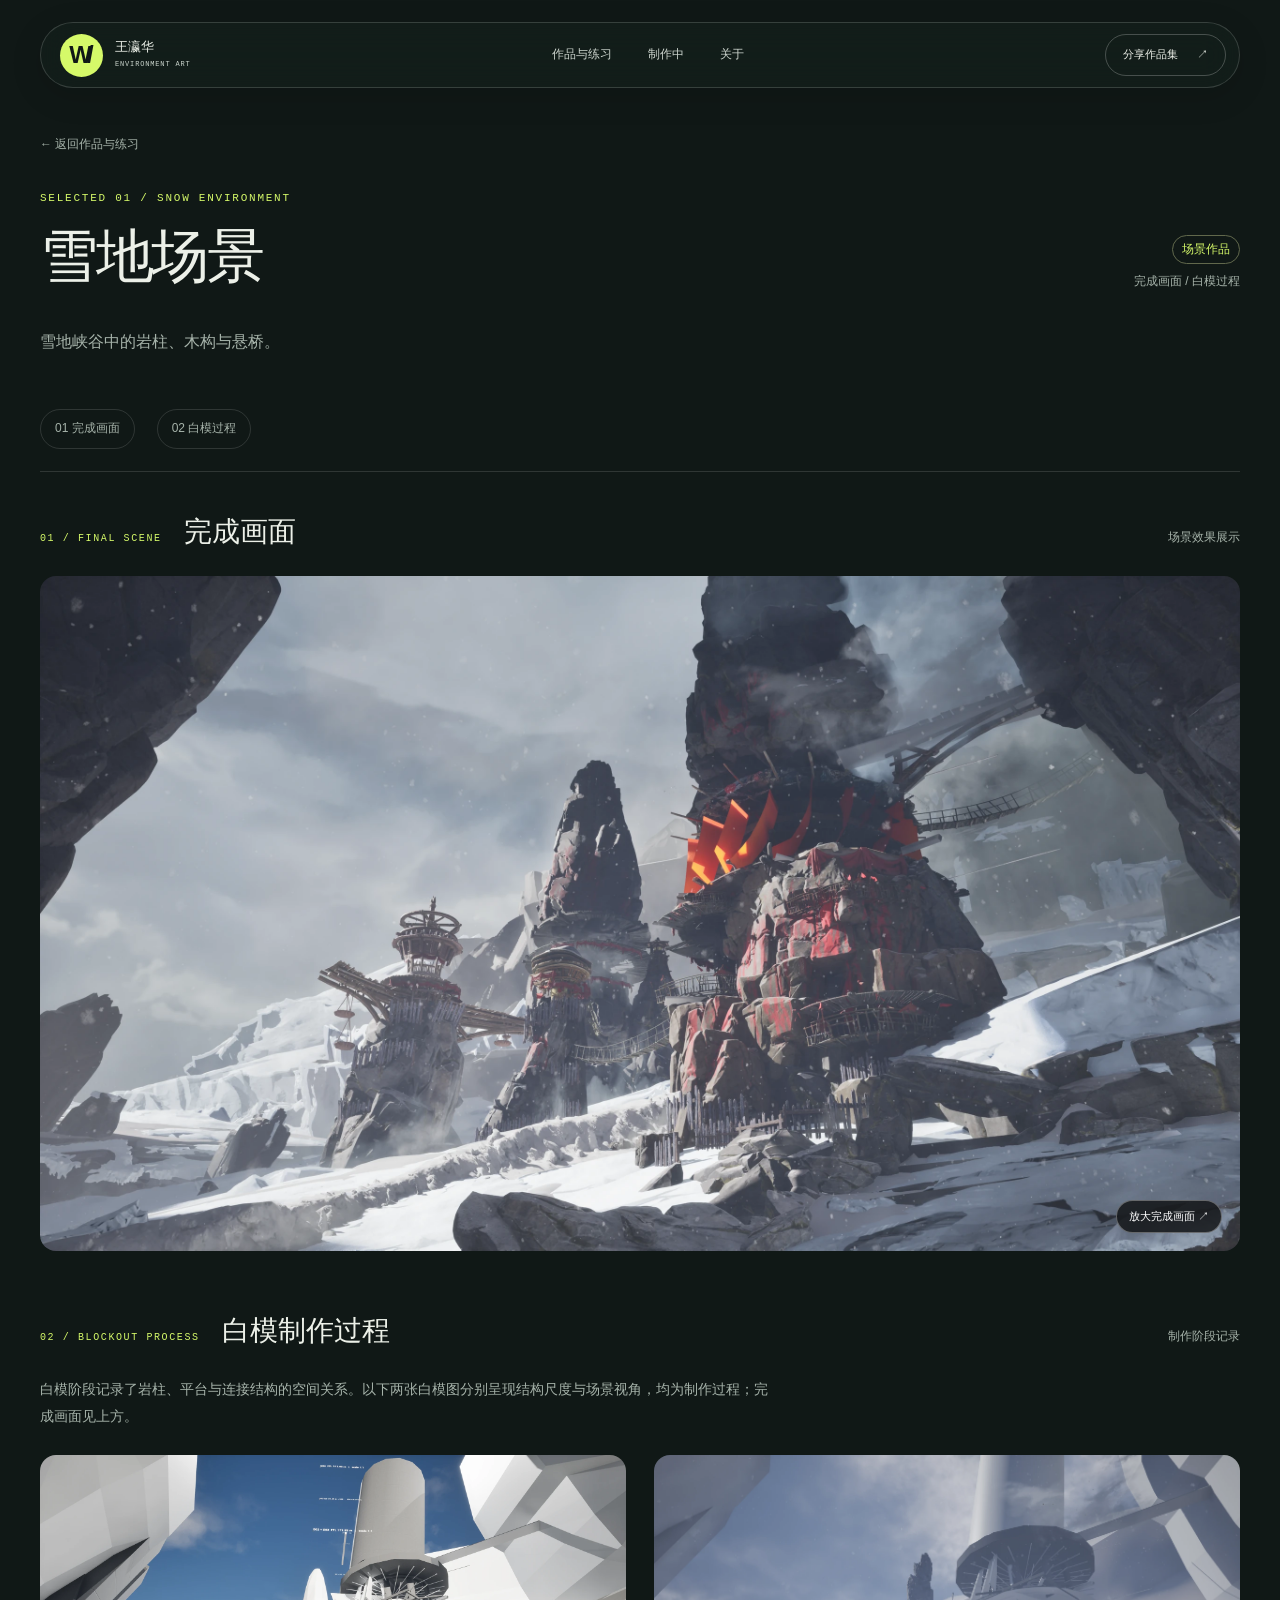
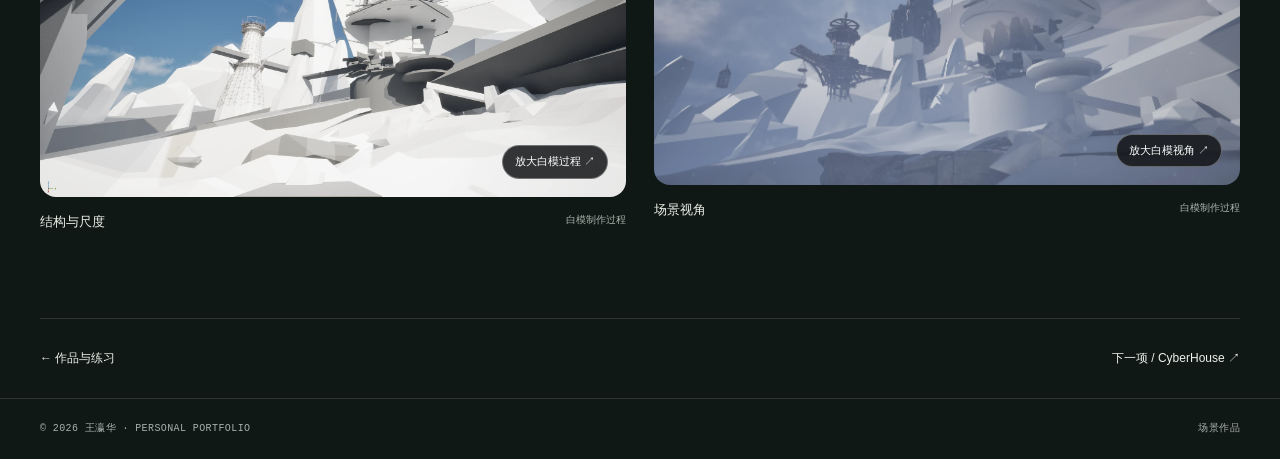
==== project-snow.html @ 940cda77 "Publish interactive environment art portfolio Feature the selected finished snow scene with two labe" ====
<!doctype html><html lang="zh-CN"><head><meta charset="utf-8"><meta name="viewport" content="width=device-width,initial-scale=1"><title>雪地场景 · 完成画面与白模过程｜王瀛华</title><meta name="description" content="王瀛华的雪地场景作品：完成画面与白模制作过程，展示雪地峡谷中的岩柱、木构与悬桥。"><meta name="theme-color" content="#101816"><link rel="canonical" href="https://lemonya1.github.io/project-snow.html"><meta property="og:title" content="雪地场景｜王瀛华"><meta property="og:image" content="https://lemonya1.github.io/assets/snow-scene.webp"><link rel="icon" href="assets/favicon.svg" type="image/svg+xml"><link rel="stylesheet" href="style.css"><link rel="stylesheet" href="interview.css"><link rel="stylesheet" href="experience.css"><script src="site.js" defer></script><script src="experience.js" defer></script></head><body class="experience-detail"><a class="skip" href="#content">跳至内容</a><header class="floating-header"><a class="identity" href="./" aria-label="王瀛华作品集首页"><span class="identity-mark">W<span>/</span></span><span>王瀛华<small>ENVIRONMENT ART</small></span></a><nav aria-label="主导航"><a href="./#studies">作品与练习</a><a href="./#current">制作中</a><a href="./#about">关于</a></nav><a class="nav-contact" href="./#share">分享作品集 <span aria-hidden="true">↗</span></a></header>
<main id="content" class="content-width project-top"><a class="back-link" href="./#studies">← 返回作品与练习</a><div class="project-title"><div><p class="eyebrow">SELECTED 01 / SNOW ENVIRONMENT</p><h1>雪地场景</h1></div><p class="project-category"><span class="study-badge">场景作品</span><br>完成画面 / 白模过程</p></div><p class="snow-intro">雪地峡谷中的岩柱、木构与悬桥。</p><nav class="project-jump" aria-label="场景展示目录"><a href="#final-image">01 完成画面</a><a href="#process">02 白模过程</a></nav>
<section class="snow-stage" id="final-image" aria-labelledby="final-title"><div class="snow-stage-heading"><p class="eyebrow">01 / FINAL SCENE</p><h2 id="final-title">完成画面</h2><span>场景效果展示</span></div><button class="image-open" type="button" data-image="assets/snow-scene.webp" aria-label="放大雪地场景完成画面"><img src="assets/snow-scene.webp" alt="完成画面：雪地峡谷中，岩柱上的木构建筑由悬桥连接，风雪与红色构件形成画面层次" width="2560" height="1440" fetchpriority="high"><span>放大完成画面 ↗</span></button></section>
<section class="snow-stage" id="process" aria-labelledby="process-title"><div class="snow-stage-heading"><p class="eyebrow">02 / BLOCKOUT PROCESS</p><h2 id="process-title">白模制作过程</h2><span>制作阶段记录</span></div><p class="snow-process-note">白模阶段记录了岩柱、平台与连接结构的空间关系。以下两张白模图分别呈现结构尺度与场景视角，均为制作过程；完成画面见上方。</p><div class="snow-process-grid"><figure class="process-view"><button class="image-open" type="button" data-image="assets/snow-blockout.webp" aria-label="放大雪地场景白模制作过程"><img src="assets/snow-blockout.webp" alt="白模制作过程：以基础体块呈现岩柱、环形平台、桥梁与周围地形的空间关系，含编辑器尺度标记" width="1920" height="1119" loading="lazy"><span>放大白模过程 ↗</span></button><figcaption><span>结构与尺度</span><small>白模制作过程</small></figcaption></figure><figure class="process-view"><button class="image-open" type="button" data-image="assets/snow-blockout-view.webp" aria-label="放大雪地白模场景视角"><img src="assets/snow-blockout-view.webp" alt="白模制作过程的场景视角：岩柱与木构平台围绕中央空间排列，远近桥梁连接，圆柱等基础体块仍保留" width="2398" height="1349" loading="lazy"><span>放大白模视角 ↗</span></button><figcaption><span>场景视角</span><small>白模制作过程</small></figcaption></figure></div></section>
<div class="project-bottom"><a href="./#studies">← 作品与练习</a><a href="study-cyberhouse.html">下一项 / CyberHouse ↗</a></div></main><footer class="site-footer content-width"><span>© 2026 王瀛华 · PERSONAL PORTFOLIO</span><span>场景作品</span></footer><dialog class="lightbox" aria-label="雪地场景完成画面与白模过程预览"><button class="lightbox-close" type="button">关闭 ×</button><div class="lightbox-controls"><button type="button" data-prev aria-label="上一张">← 上一张</button><span class="lightbox-count" aria-live="polite"></span><button type="button" data-next aria-label="下一张">下一张 →</button></div><img alt=""><p class="lightbox-caption"></p></dialog></body></html>
---- style.css ----
:root{color-scheme:dark;--bg:#141719;--panel:#1b1f21;--text:#eceee9;--soft:#b4bcba;--line:#363d3f;--accent:#d9df8e;--max:1220px;font-family:Arial,'PingFang SC','Microsoft YaHei',sans-serif;font-synthesis:none}
*{box-sizing:border-box}html{scroll-behavior:smooth;scroll-padding-top:85px}body{margin:0;background:var(--bg);color:var(--text);line-height:1.6}a{color:inherit;text-decoration:none}button{font:inherit;cursor:pointer}img{display:block;max-width:100%;height:auto}button,a{-webkit-tap-highlight-color:transparent}a:focus-visible,button:focus-visible{outline:2px solid var(--accent);outline-offset:6px}h1,h2,h3,p{margin:0}h1,h2,h3{font-weight:500}::selection{color:#141719;background:#d9df8e}.content-width{max-width:var(--max);margin-inline:auto;padding-inline:40px}.skip{position:fixed;z-index:100;top:0;left:20px;background:var(--accent);color:var(--bg);padding:12px;transform:translateY(-130%)}.skip:focus{transform:none}.site-header{height:84px;display:flex;align-items:center;justify-content:space-between;padding:0 40px;position:relative;z-index:10;background:var(--bg);border-bottom:1px solid var(--line)}.brand{display:flex;align-items:center;gap:16px;font-size:16px;letter-spacing:.08em}.brand-symbol{font-size:30px;font-weight:600;letter-spacing:-.15em;color:var(--accent);padding-right:5px}.brand small{display:block;font-size:9px;letter-spacing:.2em;color:var(--soft);margin-top:2px}.site-header nav{display:flex;gap:32px;font-size:13px;color:var(--soft)}.site-header nav a{padding:12px 0;position:relative}.site-header nav a:after{content:'';position:absolute;bottom:5px;height:1px;left:0;right:0;background:var(--accent);transform:scaleX(0);transform-origin:left;transition:transform .3s}.site-header nav a:hover{color:var(--text)}.site-header nav a:hover:after{transform:scaleX(1)}.hero{height:min(740px,83svh);min-height:520px;position:relative;isolation:isolate;background:#293939;overflow:hidden}.hero-image{position:absolute;width:100%;height:100%;object-fit:cover;object-position:55% 52%;z-index:-2}.hero-shade{position:absolute;inset:0;z-index:-1;background:linear-gradient(90deg,#10191ae8 0%,#10191a72 48%,#10191a08 78%),linear-gradient(0deg,#10191ac7 0%,transparent 38%)}.hero-content{max-width:var(--max);padding:80px 40px;margin:auto}.eyebrow{font:11px/1.4 'Courier New',monospace;letter-spacing:.16em;color:var(--accent);margin-bottom:18px;display:flex;align-items:center;gap:12px}.line{height:1px;width:30px;background:currentColor}.hero h1{font-size:clamp(42px,5.4vw,78px);line-height:1.2;letter-spacing:-.05em;margin-top:26px}.hero-description{margin-top:30px;font-size:16px;line-height:1.9}.hero-description span{font-size:13px;color:#c7d0ca}.primary-link{display:inline-flex;gap:40px;align-items:center;background:var(--accent);color:#202625;padding:12px 22px;margin-top:30px;font-size:13px;transition:background .25s,transform .25s}.primary-link:hover{background:#e9edbc;transform:translateY(-2px)}.primary-link span{font-size:23px}.hero-caption{position:absolute;bottom:0;left:0;right:0;border-top:1px solid #ffffff40;background:#11171980;display:flex;justify-content:space-between;padding:18px 40px;font-size:11px;letter-spacing:.08em;color:#e0e6de}.hero-caption a:hover{color:var(--accent)}.hero-caption a span{margin-left:20px}.section-heading{display:flex;justify-content:space-between;align-items:flex-end;gap:24px;margin-bottom:36px}.section-heading h2,.share h2{font-size:30px;line-height:1.3;letter-spacing:-.02em}.section-note{font-size:13px;color:var(--soft);padding-bottom:3px}.current{padding-block:76px}.current .eyebrow{margin-bottom:12px}.status{font-size:11px;border:1px solid #5a6458;border-radius:2px;padding:5px 10px;color:var(--accent);white-space:nowrap}.status>span{display:inline-block;width:5px;height:5px;background:var(--accent);margin-right:6px;vertical-align:middle}.current-row{display:grid;grid-template-columns:1.4fr 1fr 1fr;border-top:1px solid var(--line);border-bottom:1px solid var(--line)}.current-intro{padding:30px 24px 30px 0;font-size:13px;color:var(--soft);line-height:1.9}.current-item{position:relative;padding:28px 30px;border-left:1px solid var(--line)}.current-item h3{font-size:18px;margin:6px 0 8px}.project-index{font:11px 'Courier New',monospace;color:var(--accent)}.muted{color:var(--soft);font-size:12px}.archive{padding-block:40px 85px}.work-grid{display:grid;grid-template-columns:1fr 1fr;gap:34px}.work-image{aspect-ratio:16/10;position:relative;overflow:hidden;background:#20272a}.work-image:after{content:'';position:absolute;inset:0;box-shadow:inset 0 0 0 1px #ffffff10;pointer-events:none}.work-image>img{height:100%;width:100%;object-fit:cover;transition:transform .65s cubic-bezier(.2,.65,.2,1),filter .4s;filter:saturate(.9)}.work-card:hover .work-image>img{transform:scale(1.025);filter:saturate(1)}.image-tag{position:absolute;left:16px;top:16px;font-size:10px;letter-spacing:.08em;background:#141719dc;padding:5px 9px;color:#e7ece3;border:1px solid #ffffff25}.image-arrow{position:absolute;right:16px;bottom:16px;display:grid;place-items:center;width:36px;height:36px;background:#141719dc;border:1px solid #ffffff50;font-size:19px;transition:background .3s,color .3s}.work-card:hover .image-arrow{background:var(--accent);color:var(--bg);border-color:var(--accent)}.work-meta{display:flex;align-items:flex-end;justify-content:space-between;gap:12px;padding-top:18px}.work-kicker{font:10px 'Courier New',monospace;letter-spacing:.08em;color:var(--soft);margin-bottom:7px}.work-meta h3{font-size:22px}.work-name{font:10px 'Courier New',monospace;color:var(--soft);padding-bottom:6px}.about{border-top:1px solid var(--line);border-bottom:1px solid var(--line);padding-block:56px;display:grid;grid-template-columns:1fr 1.5fr;gap:40px}.about h2{font-size:36px}.about-role{color:var(--soft);font-size:14px;margin-top:8px}.about-copy{font-size:15px;line-height:2}.about-copy .muted{margin-top:15px}.tools{display:flex;gap:14px;flex-wrap:wrap;margin-top:26px;font:10px 'Courier New',monospace;letter-spacing:.03em;color:var(--soft)}.tools span{padding:7px 10px;border:1px solid var(--line)}.share{padding-block:60px;display:flex;justify-content:space-between;gap:35px;align-items:center}.share>div>p:not(.eyebrow):not(.copy-status){font-size:13px;color:var(--soft);margin-top:12px}.text-button{border:0;border-bottom:1px solid #677273;color:var(--text);background:none;padding:9px 0;margin-top:20px;font-size:12px}.text-button span{margin-left:24px}.text-button:hover{border-color:var(--accent);color:var(--accent)}.copy-status{font-size:11px;color:var(--accent);min-height:18px;margin-top:5px;overflow-wrap:anywhere;max-width:540px}.qr-link{display:flex;flex-direction:column;align-items:center;gap:10px;flex-shrink:0}.qr-link img{width:132px;height:132px;background:#fff}.qr-link span{font-size:10px;color:var(--soft)}.site-footer{display:flex;justify-content:space-between;gap:15px;font-size:10px;letter-spacing:.04em;color:#a7b0ad;padding-block:22px;border-top:1px solid var(--line)}.site-footer span:last-child span{color:var(--accent);margin-left:12px}
/* Project pages */
.project-top{padding-top:38px}.back-link{font-size:12px;color:var(--soft);display:inline-flex;gap:12px;align-items:center}.back-link:hover{color:var(--accent)}.project-title{padding:65px 0 38px;display:flex;justify-content:space-between;align-items:flex-end;gap:25px}.project-title h1{font-size:clamp(34px,5vw,64px);line-height:1.2;letter-spacing:-.04em}.project-title .eyebrow{margin-bottom:16px}.project-title .project-category{font-size:12px;color:var(--soft);text-align:right}.project-category .study-badge{display:inline-block;color:var(--accent);border:1px solid #61684c;padding:4px 9px;margin-bottom:8px}.image-open{padding:0;margin:0;background:transparent;border:0;width:100%;display:block;position:relative}.image-open>img{width:100%;height:auto}.image-open>span{position:absolute;right:18px;bottom:18px;background:#141719dc;border:1px solid #ffffff50;color:#fff;font-size:11px;padding:7px 12px}.image-open:hover>span{background:var(--accent);color:var(--bg)}.project-description{display:grid;grid-template-columns:1fr 2fr;gap:40px;padding:34px 0 54px;border-bottom:1px solid var(--line)}.project-description h2{font-size:18px}.project-description p{color:var(--soft);font-size:14px;line-height:1.9;max-width:700px}.project-section{padding-top:54px}.project-section h2{font-size:24px;margin-bottom:12px}.project-section>p{font-size:13px;color:var(--soft);margin-bottom:24px}.video{width:100%;background:#000;display:block;max-height:76vh}.process-caption{font-size:11px;color:var(--soft);margin-top:12px}.project-bottom{margin-top:65px;padding-block:30px;border-top:1px solid var(--line);display:flex;justify-content:space-between;gap:20px;font-size:12px}.project-bottom a:hover{color:var(--accent)}.lightbox{position:fixed;inset:0;max-width:100vw;max-height:100dvh;width:100vw;height:100dvh;margin:0;padding:64px 20px 20px;background:#0e1214f5;border:0;color:#fff}.lightbox::backdrop{background:#050809d9}.lightbox[open]{display:flex;flex-direction:column;align-items:center;justify-content:center}.lightbox img{object-fit:contain;max-width:100%;max-height:calc(100dvh - 110px);width:auto;height:auto}.lightbox-close{position:absolute;right:22px;top:18px;border:1px solid #63706e;background:#171d20;color:#fff;padding:10px 17px;font-size:13px;min-height:44px}.lightbox-caption{font-size:12px;color:#cbd3cf;margin-top:12px}.js-reveal .reveal-item{opacity:0;transform:translateY(16px);transition:opacity .6s ease,transform .6s ease}.js-reveal .reveal-item.is-visible{opacity:1;transform:none}
/* 3D sketch archive: preserve the reference/study comparisons in full. */
.sketch-collection{grid-column:1/-1;display:grid;grid-template-columns:1.15fr 1fr;border:1px solid var(--line);background:#181d1f}.sketch-collection .sketch-cover{aspect-ratio:16/9}.sketch-cover>img{position:absolute;inset:0;width:100%;height:200%;max-width:none;object-fit:fill;top:-100%}.collection-copy{padding:34px;align-self:center}.collection-copy h3{font-size:30px;margin:12px 0}.collection-copy>p:not(.work-kicker){font-size:13px;color:var(--soft)}.collection-tags{display:block;font:11px 'Courier New',monospace;color:var(--accent);margin-top:22px}.collection-cta{display:block;font-size:12px;margin-top:30px;color:var(--text)}.sketch-intro{border-block:1px solid var(--line);padding:26px 0 30px;max-width:100%;font-size:16px;line-height:1.9}.sketch-intro .muted{margin-top:12px;max-width:840px}.sketch-grid{display:grid;grid-template-columns:1fr 1fr;gap:56px 34px;padding-top:44px}.sketch-entry{min-width:0}.sketch-entry-heading{display:flex;gap:12px;align-items:baseline}.sketch-entry h2{font-size:20px;line-height:1.5}.sketch-label{margin:12px 0;font-size:11px;color:var(--accent)}.sketch-entry .image-open{background:#101416}.sketch-entry .image-open img{width:100%;height:auto}.sketch-note{margin-top:18px;font-size:13px;color:var(--soft);line-height:1.9}.reference-credit{margin-top:9px;font-size:11px;color:var(--soft);line-height:1.8}.sketch-attribution{font-size:11px;color:var(--soft);border-top:1px solid var(--line);padding-top:24px;margin-top:46px;max-width:840px}.lightbox-caption{text-align:center;max-width:1000px}
@media(max-width:800px){.collection-copy{padding:24px}.collection-copy h3{font-size:25px}.collection-cta{margin-top:20px}.sketch-grid{gap:38px 24px}.sketch-entry h2{font-size:18px}.sketch-intro{font-size:14px}}
@media(max-width:540px){.sketch-collection{display:block}.collection-copy{padding:24px}.collection-copy h3{font-size:24px}.sketch-grid{grid-template-columns:1fr;gap:38px;padding-top:30px}.sketch-entry h2{font-size:20px}.sketch-intro{padding-block:22px}.sketch-label{font-size:11px}.sketch-attribution{margin-top:30px}.lightbox-caption{font-size:11px}}
@view-transition{navigation:auto}
@media(min-width:1600px){.hero-content{padding-top:110px}}
@media(max-width:800px){.content-width{padding-inline:24px}.site-header{padding-inline:24px}.site-header nav{gap:22px}.hero-content{padding:70px 28px}.hero{min-height:560px;height:75svh;max-height:680px}.hero h1{font-size:56px}.hero-caption{padding-inline:28px}.hero-image{object-position:62% 50%}.hero-shade{background:linear-gradient(90deg,#10191ae8,#10191a55 85%),linear-gradient(0deg,#10191acd,transparent 70%)}.current-row{grid-template-columns:1fr 1fr}.current-intro{grid-column:1/-1;padding:24px 0}.current-item{border-top:1px solid var(--line);padding:22px 0}.current-item:nth-child(2){border-left:0}.current-item:last-child{padding-left:24px}.work-grid{gap:22px}.work-meta{display:block}.work-name{display:none}.work-meta h3{font-size:20px}.section-heading h2,.share h2{font-size:27px}.about{grid-template-columns:1fr 1.5fr;gap:24px}.project-title{padding-top:45px}.project-description{grid-template-columns:1fr;gap:16px}}
@media(max-width:540px){.site-header{height:76px;padding-inline:20px}.brand{font-size:14px;gap:12px}.brand-symbol{font-size:26px}.brand small{font-size:8px}.site-header nav{gap:16px;font-size:12px}.site-header nav a:first-child{display:none}.hero{min-height:535px;height:76svh;max-height:640px}.hero-content{padding:65px 24px}.hero h1{font-size:44px;margin-top:24px}.hero-description{font-size:14px;margin-top:26px}.hero-description span{font-size:12px}.hero-caption{font-size:9px;padding:17px 24px;letter-spacing:0}.hero-caption a span{margin-left:8px}.primary-link{font-size:12px;margin-top:28px}.current{padding-block:52px 38px}.section-heading{margin-bottom:26px;gap:16px;align-items:start}.section-heading h2{font-size:25px}.section-note{display:none}.current .status{margin-top:7px}.current .eyebrow{margin-bottom:14px}.current-row{grid-template-columns:1fr 1fr}.current-intro{font-size:12px}.current-item h3{font-size:17px}.archive{padding-block:28px 55px}.work-grid{grid-template-columns:1fr;gap:35px}.work-image{aspect-ratio:16/10}.work-meta{display:flex}.work-name{display:block}.about{display:block;padding-block:38px}.about h2{font-size:30px}.about-copy{font-size:13px;margin-top:24px}.tools{gap:8px;font-size:9px}.share{padding-block:40px;gap:20px;align-items:start}.share h2{font-size:23px}.share .eyebrow{font-size:9px;letter-spacing:.08em;max-width:180px}.share>div>p:not(.eyebrow):not(.copy-status){font-size:12px;max-width:190px}.qr-link{margin-top:14px}.qr-link img{width:104px;height:104px}.qr-link span{font-size:9px}.site-footer{flex-direction:column;font-size:9px;gap:8px}.project-title{display:block;padding-top:40px}.project-title h1{font-size:34px}.project-title .project-category{text-align:left;margin-top:22px}.project-category .study-badge{margin-right:10px}.project-section{padding-top:35px}.project-section h2{font-size:22px}.project-description{padding-bottom:35px}.image-open>span{right:10px;bottom:10px;padding:5px 9px;font-size:10px}.project-bottom{margin-top:40px;font-size:11px}.lightbox{padding-inline:10px}}
@media(prefers-reduced-motion:reduce){html{scroll-behavior:auto}*,*:before,*:after{animation:none!important;transition:none!important}.js-reveal .reveal-item{opacity:1;transform:none}}
---- interview.css ----
/* Lead with the artist and preserve complete artwork on every screen. */
@view-transition{navigation:none}
.site-header{position:sticky;top:0;background:#141719f5;backdrop-filter:blur(14px)}
.portfolio-hero{padding-block:62px 58px;display:grid;grid-template-columns:.85fr 1.55fr;gap:40px;align-items:center;max-width:1440px}
.portfolio-intro h1{font-size:clamp(38px,3.5vw,56px);line-height:1.25;letter-spacing:.02em}
.portfolio-intro h1 span{display:block;font-size:clamp(19px,1.7vw,25px);letter-spacing:.06em;margin-top:15px;color:var(--soft)}
.portfolio-intro .eyebrow{font-size:10px;letter-spacing:.13em;margin-bottom:25px}
.intro-copy{font-size:14px;line-height:2;color:var(--soft);margin-top:26px}
.hero-actions{display:flex;align-items:center;gap:24px;margin-top:26px;flex-wrap:wrap}
.hero-actions .primary-link{margin:0;gap:24px;font-size:13px;min-height:48px}
.quiet-link{font-size:13px;padding:12px 0;color:var(--soft)}
.quiet-link:hover{color:var(--accent)}
.intro-tools{font:10px/1.9 'Courier New',monospace;color:var(--soft);margin-top:29px;max-width:290px}
.hero-art{display:block;min-width:0;border:1px solid var(--line);background:#1b2022}
.hero-art>img{width:100%;height:auto;aspect-ratio:16/9;object-fit:contain}
.hero-art-caption{display:flex;justify-content:space-between;align-items:center;gap:16px;padding:17px 22px;font-size:12px}
.hero-art-caption small{font:9px/1.5 'Courier New',monospace;color:var(--soft);letter-spacing:.13em;display:block}
.hero-art-caption strong{display:block;font-size:20px;line-height:1.5;font-weight:500}
.hero-art-caption>span:last-child{color:var(--accent)}
.hero-art:hover{border-color:#87906c}
.archive{padding-block:42px 64px;border-top:1px solid var(--line)}
.work-image{aspect-ratio:16/9}
.work-image>img{filter:none}
.work-meta{align-items:flex-start}
.work-meta h3{font-size:21px}
.card-description{font-size:12px;line-height:1.8;color:var(--soft);margin-top:9px}
.work-name{display:none}
.current{padding-block:42px 58px;border-top:1px solid var(--line)}
.current .section-heading{margin-bottom:24px}
.current .section-heading h2{font-size:25px}
.current-row{border-bottom:0}
.current-intro{font-size:12px}
.current-item .muted{font-size:11px}
.project-top{padding-top:32px}
.project-title{padding-top:38px}
.project-facts{display:grid;grid-template-columns:repeat(3,1fr);margin:0;border-bottom:1px solid var(--line);padding:26px 0;gap:24px}
.project-facts dt{font-size:11px;color:var(--soft);margin-bottom:7px}
.project-facts dd{font-size:14px;margin:0}
.project-jump{display:flex;gap:10px 22px;flex-wrap:wrap;padding:22px 0;border-bottom:1px solid var(--line);font-size:12px;color:var(--soft)}
.project-jump a{min-height:40px;display:inline-flex;align-items:center;border-bottom:1px solid transparent}
.project-jump a:hover{color:var(--accent);border-color:var(--accent)}
.media-download{display:inline-block;padding:8px 0;margin-left:20px;color:var(--accent)}
.lightbox{padding-top:80px;padding-bottom:24px}
.lightbox img{max-height:calc(100dvh - 150px)}
.lightbox-controls{position:absolute;top:18px;left:22px;display:flex;align-items:center;gap:18px}
.lightbox-controls button{background:#171d20;border:1px solid #63706e;color:var(--text);padding:10px 14px;font-size:12px;min-height:44px}
.lightbox-controls button:disabled{opacity:.35;cursor:default}
.lightbox-count{font:12px 'Courier New',monospace;color:var(--soft)}
.lightbox-caption{max-height:60px;overflow:auto;line-height:1.6}
@media(max-width:1000px){.portfolio-hero{grid-template-columns:1fr;gap:30px;padding-top:36px;max-width:900px}.portfolio-intro{display:grid;grid-template-columns:1fr 1fr;column-gap:24px}.portfolio-intro .eyebrow,.portfolio-intro h1{grid-column:1}.portfolio-intro .eyebrow{margin-bottom:18px}.intro-copy{grid-column:2;grid-row:1/3;align-self:center;margin-top:0}.hero-actions{grid-column:1/3;margin-top:24px}.intro-tools{grid-column:1/3;max-width:none;margin-top:20px}.portfolio-intro h1{font-size:42px}.portfolio-intro h1 span{font-size:21px}}
@media(max-width:540px){html{scroll-padding-top:86px}.site-header{height:72px;padding-inline:18px}.brand{gap:9px;font-size:13px}.brand small{font-size:7px}.site-header nav{gap:18px;font-size:12px}.site-header nav a:first-child{display:block}.site-header nav a:nth-child(2){display:none}.portfolio-hero{padding:32px 24px 34px;gap:28px}.portfolio-intro{display:block}.portfolio-intro h1{font-size:38px}.portfolio-intro h1 span{font-size:19px;margin-top:10px}.portfolio-intro .eyebrow{font-size:9px;margin-bottom:18px}.intro-copy{font-size:13px;margin-top:20px;line-height:1.85}.hero-actions{gap:24px;margin-top:22px}.hero-actions .primary-link{padding:10px 16px;gap:24px}.intro-tools{font-size:9px;margin-top:18px}.hero-art-caption{padding:12px 14px;font-size:11px}.hero-art-caption strong{font-size:18px}.hero-art-caption small{font-size:8px}.archive{padding-block:32px 42px}.work-image{aspect-ratio:16/9}.work-meta h3{font-size:20px}.work-name{display:none}.current{padding-block:34px 40px}.current-row{display:block}.current-intro{padding:20px 0}.current-item,.current-item:last-child{border-left:0;padding:18px 0}.current-item h3{display:inline;margin-left:14px}.current-item .muted{display:block;margin-left:40px;margin-top:6px}.project-title{padding-top:28px}.project-title h1{font-size:32px}.project-facts{gap:14px;padding:20px 0}.project-facts dd{font-size:12px}.project-facts dt{font-size:10px}.project-jump{gap:4px 18px;padding-block:14px}.lightbox-controls{left:10px;gap:9px}.lightbox-controls button{font-size:11px;padding-inline:9px}.lightbox-close{right:10px;padding-inline:12px;font-size:12px}.lightbox-caption{font-size:11px}.share{flex-wrap:wrap}.share>div{flex:1;min-width:170px}}
@media print{.site-header{position:static}.hero-actions,.share,.lightbox,.project-bottom,.project-jump{display:none}.portfolio-hero{padding-top:20px}.work-card,.sketch-entry{break-inside:avoid}.js-reveal .reveal-item{opacity:1;transform:none}}
---- experience.css ----
@charset "UTF-8";
:root{color-scheme:dark;--ink:#101816;--paper:#ecf0e8;--dim:#a6b3aa;--lime:#d5f969;--line:#ffffff21;--ease:cubic-bezier(.2,.75,.25,1);font-family:Arial,'Microsoft YaHei','PingFang SC',sans-serif;font-synthesis:none}
*{box-sizing:border-box}html{scroll-behavior:smooth;scroll-padding-top:120px}body{margin:0;background:var(--ink);color:var(--paper);line-height:1.6}a{color:inherit;text-decoration:none}button,input{font:inherit}button{cursor:pointer}button,a,input{-webkit-tap-highlight-color:transparent}img{display:block;max-width:100%;height:auto}h1,h2,h3,p{margin:0}h1,h2,h3{font-weight:500}button{color:inherit}a:focus-visible,button:focus-visible,input:focus-visible,summary:focus-visible{outline:2px solid var(--lime);outline-offset:6px}::selection{background:var(--lime);color:var(--ink)}[hidden]{display:none!important}.sr-only{position:absolute;width:1px;height:1px;padding:0;margin:-1px;overflow:hidden;clip:rect(0,0,0,0);white-space:nowrap;border:0}.skip{position:fixed;z-index:200;top:0;left:24px;background:var(--lime);color:var(--ink);padding:14px;transform:translateY(-110%)}.skip:focus{transform:none}.section-shell{max-width:1440px;margin:auto;padding-inline:64px}
/* Floating navigation */
.floating-header{position:fixed;z-index:50;top:22px;left:50%;transform:translateX(-50%);width:calc(100% - 80px);max-width:1320px;height:66px;padding:9px 13px 9px 19px;display:flex;align-items:center;justify-content:space-between;gap:24px;border:1px solid #ffffff28;border-radius:50px;background:#14221c9c;backdrop-filter:blur(18px);box-shadow:0 8px 32px #0002;transition:background .3s}
.identity{display:flex;gap:12px;align-items:center;font-size:13px;line-height:1.3;white-space:nowrap}.identity-mark{display:flex;align-items:center;justify-content:center;width:43px;height:43px;border-radius:50%;background:var(--lime);color:var(--ink);font:bold 24px Arial;letter-spacing:-5px;padding-right:5px}.identity-mark span{display:inline}.identity small{display:block;font:7px/1.6 'Courier New',monospace;letter-spacing:.12em;margin-top:3px;color:#cbd5cd}.floating-header nav{display:flex;gap:36px;font-size:12px;color:#cdd5ce}.floating-header nav a{padding:10px 0;transition:color .2s}.floating-header nav a:hover,.floating-header nav a.is-active{color:var(--lime)}.nav-contact{font-size:11px;border:1px solid #ffffff3a;border-radius:30px;padding:11px 17px;white-space:nowrap}.nav-contact span{margin-left:16px}.nav-contact:hover{background:var(--lime);color:var(--ink);border-color:var(--lime)}
/* Scene explorer */
.scene-hero{position:relative;min-height:820px;height:100svh;max-height:1200px;overflow:hidden;isolation:isolate;background:#233b30}.scene-backdrop,.hero-vignette,.scene-grain{position:absolute;inset:0;pointer-events:none}.scene-backdrop{z-index:-4;transform:scale(1.035) translate3d(var(--scene-x,0px),var(--scene-y,0px),0);transition:transform 1.1s var(--ease)}.scene-layer{position:absolute;inset:0;width:100%;height:100%;object-fit:cover;object-position:58% 50%;opacity:0;transition:opacity .8s var(--ease);filter:brightness(.86) saturate(.85)}.scene-layer.is-current{opacity:1}.scene-sketch{overflow:hidden}.scene-sketch img{width:100%;height:200%;max-width:none;object-fit:cover;position:absolute;top:-100%}.hero-vignette{z-index:-3;background:linear-gradient(90deg,#08100bdd 0%,#08100b59 43%,#08100b08 75%),linear-gradient(0deg,#101816 0%,#10181699 17%,transparent 65%)}.scene-grain{z-index:-2;opacity:.13;background-image:url("data:image/svg+xml,%3Csvg xmlns='http://www.w3.org/2000/svg' width='160' height='160'%3E%3Cfilter id='n'%3E%3CfeTurbulence type='fractalNoise' baseFrequency='.8' numOctaves='3' stitchTiles='stitch'/%3E%3C/filter%3E%3Crect width='100%25' height='100%25' opacity='.35' filter='url(%23n)'/%3E%3C/svg%3E")}
.hero-topline{position:absolute;left:64px;right:64px;top:126px;display:flex;justify-content:space-between;font:9px 'Courier New',monospace;letter-spacing:.16em;color:#d8e2d4a6}.hero-wordmark{position:absolute;left:max(64px,calc((100vw - 1312px)/2));top:clamp(190px,24vh,310px);z-index:2}.hero-eyebrow{font-size:13px;letter-spacing:.14em;display:flex;align-items:center;gap:10px;margin-bottom:19px}.signal-dot{display:inline-block;background:var(--lime);width:5px;height:5px;border-radius:50%;box-shadow:0 0 14px #d5f9698c;flex-shrink:0}.hero-wordmark h1{line-height:.9;letter-spacing:-.055em;font-family:Arial,'Microsoft YaHei',sans-serif}.name-line{font-size:clamp(70px,7.4vw,128px);font-weight:800;color:var(--lime);display:block}.name-line i{display:inline-block;font-style:normal;font-size:.42em;vertical-align:top;margin:0 0 0 12px;animation:star-turn 28s linear infinite}.portfolio-line{display:block;font-size:clamp(45px,5vw,82px);font-weight:400;letter-spacing:-.06em;margin-top:12px}.hero-statement{font-size:15px;line-height:1.85;color:#dae3d8;margin-top:25px}.hero-browse{display:inline-flex;align-items:center;gap:28px;margin-top:27px;font-size:12px;padding-bottom:9px;border-bottom:1px solid #d5f9698c}.hero-browse span{font-size:20px;color:var(--lime)}.hero-browse:hover{color:var(--lime)}
.scene-caption{position:absolute;right:64px;bottom:290px;display:flex;gap:23px;max-width:340px;align-items:flex-start;padding:20px 24px;border:1px solid #ffffff20;border-radius:16px;background:#15251b88;backdrop-filter:blur(12px)}.scene-coordinate{font:10px/2 'Courier New',monospace;color:var(--lime)}.scene-coordinate b{font-weight:normal}.scene-caption p{font-size:10px;color:#d4dece;letter-spacing:.08em}.scene-caption a{font-size:25px;display:flex;align-items:center;gap:24px;line-height:1.5;margin-top:5px}.scene-caption a>span:last-child{color:var(--lime);font-size:22px}.scene-caption small{font-size:11px;color:#c1cbbb}.hero-bottom{position:absolute;left:64px;right:64px;bottom:24px;max-width:1312px;margin:auto}.strip-heading{display:flex;justify-content:space-between;align-items:center;margin-bottom:15px;color:#cfdbce;font-size:10px;letter-spacing:.1em}.strip-heading p{display:flex;align-items:center;gap:10px}.motion-toggle{background:none;border:0;font-size:10px;padding:8px 0;color:#d2dccf}.motion-toggle span{margin-left:10px;color:var(--lime)}.scene-strip{display:flex;gap:18px;align-items:stretch;perspective:1200px;max-width:930px}.scene-card{position:relative;flex:1;min-width:0;height:145px;text-align:left;background:#203a2b;border:1px solid #ffffff37;border-radius:14px;overflow:hidden;transform:rotateY(-5deg) rotateZ(-1deg);transition:flex .6s var(--ease),transform .5s var(--ease),border .3s,box-shadow .3s;padding:0}.scene-card:nth-child(2){transform:rotateY(0deg) translateY(-4px)}.scene-card:nth-child(3){transform:rotateY(5deg) rotateZ(1deg)}.scene-card>img,.scene-card>.study-crop{position:absolute;inset:0;width:100%;height:100%;object-fit:cover}.scene-card:after{content:'';position:absolute;inset:0;background:linear-gradient(0deg,#04170ce8,transparent 75%);pointer-events:none}.scene-card.is-active{flex:1.18;border-color:var(--lime);transform:rotate(0) translateY(-6px);box-shadow:0 0 0 2px #d5f96912,0 12px 36px #0005}.scene-card:hover{transform:translateY(-10px) rotate(0);border-color:var(--lime)}.strip-number,.strip-title{position:absolute;z-index:2;left:18px;right:18px}.strip-number{top:15px;font:9px 'Courier New',monospace;color:#eff4e7;text-shadow:0 1px 4px #000}.strip-title{bottom:16px;font-size:17px;display:flex;justify-content:space-between}.strip-title>span{color:var(--lime)}.hero-footnote{display:flex;justify-content:space-between;font:9px/1.4 'Courier New',monospace;letter-spacing:.12em;color:#a5b9a9;margin-top:25px}.hero-footnote a{color:#e7efdd}.hero-footnote a span{margin-left:12px}.study-crop{display:block;position:relative;overflow:hidden}.study-crop img{position:absolute;top:-100%;left:0;width:100%;height:200%;object-fit:fill;max-width:none}
/* Editorial project archive */
.works-section{padding-block:108px 95px;background:radial-gradient(ellipse at 18% 45%,#1831296b,transparent 63%)}.section-top{display:flex;justify-content:space-between;align-items:center;gap:20px}.section-code{font:10px/1.6 'Courier New',monospace;letter-spacing:.15em;color:var(--lime)}.section-side{font-size:11px;color:var(--dim)}.works-heading{display:flex;justify-content:space-between;align-items:flex-end;margin:30px 0 34px}.works-heading h2{font-size:clamp(44px,5.6vw,80px);letter-spacing:-.05em;line-height:1.2}.works-heading h2>span,.comparison-copy h2>span,.share-section h2>span{color:var(--lime)}.works-heading>p{font-size:16px;line-height:1.9}.works-heading>p>span{font-size:12px;color:var(--dim)}.work-filters{display:flex;gap:8px;align-items:center;border-bottom:1px solid var(--line);padding-bottom:26px;margin-bottom:38px;flex-wrap:wrap}.work-filters button{border:1px solid #ffffff24;border-radius:30px;background:transparent;font-size:11px;padding:10px 18px;min-height:42px;transition:background .25s,color .25s}.work-filters button.is-active{background:var(--lime);border-color:var(--lime);color:var(--ink)}.work-filters button small{font:9px 'Courier New',monospace;margin-left:12px}.filter-status{font:10px 'Courier New',monospace;color:var(--dim);margin-left:auto}.editorial-grid{display:grid;grid-template-columns:repeat(12,1fr);gap:58px 36px;align-items:start}.project-card{grid-column:span 5;min-width:0}.project-large{grid-column:span 7}.project-offset{padding-top:90px}.project-visual{position:relative;display:block;aspect-ratio:16/10;border-radius:20px;overflow:hidden;background:#172b22;transform:perspective(1000px) rotateX(var(--tilt-x,0deg)) rotateY(var(--tilt-y,0deg));transition:transform .55s var(--ease),box-shadow .4s;will-change:auto}.project-visual>img,.project-visual>.study-crop{width:100%;height:100%;object-fit:cover}.project-visual>img{transition:transform .7s var(--ease)}.project-visual:after{content:'';position:absolute;inset:0;border:1px solid #ffffff18;border-radius:inherit;pointer-events:none}.project-visual:hover{box-shadow:0 22px 55px #0006}.project-visual:hover>img{transform:scale(1.035)}.work-badge{position:absolute;top:18px;left:18px;font-size:10px;border:1px solid #ffffff30;border-radius:20px;padding:5px 10px;background:#101b13bf;backdrop-filter:blur(8px)}.open-disc{position:absolute;right:20px;bottom:20px;border-radius:50%;width:43px;height:43px;display:grid;place-items:center;background:var(--lime);color:var(--ink);font-size:23px;transition:transform .3s}.project-visual:hover .open-disc{transform:rotate(45deg)}.project-card-meta{padding-top:22px}.project-card-meta>span{font:9px 'Courier New',monospace;letter-spacing:.14em;color:var(--dim)}.project-card-meta h3{font-size:clamp(23px,2.3vw,34px);letter-spacing:-.025em;margin-top:8px;line-height:1.3}.project-card-meta p{font-size:12px;color:var(--dim);line-height:1.85;margin-top:9px}.play-film{display:flex;align-items:center;gap:12px;background:transparent;border:0;border-bottom:1px solid var(--line);padding:18px 0 14px;width:100%;font-size:11px;margin-top:12px;text-align:left}.play-film>span:first-child{color:var(--lime)}.play-film>span:last-child{margin-left:auto;color:var(--dim);font:10px 'Courier New',monospace}.play-film:hover{color:var(--lime)}.project-wide{grid-column:1/-1;display:grid;grid-template-columns:1.4fr 1fr;gap:45px;align-items:center}.project-wide .project-visual{aspect-ratio:16/9}.project-wide .project-card-meta{padding:0}.project-wide h3{font-size:40px}.inline-arrow{display:inline-block;font-size:11px;color:var(--lime);padding:12px 0;border-bottom:1px solid #d5f96955;margin-top:20px}.editorial-grid.is-filtered{grid-template-columns:repeat(2,1fr)}.editorial-grid.is-filtered .project-card{grid-column:1/-1;max-width:1000px;padding-top:0}.editorial-grid.is-filtered .project-card:not(.project-wide){display:grid;grid-template-columns:1.4fr 1fr;gap:28px}.editorial-grid.is-filtered .play-film{grid-column:2}
/* Reference and personal study comparison */
.comparison-section{padding-block:85px 100px;border-top:1px solid var(--line);display:grid;grid-template-columns:.8fr 1.5fr;gap:70px;align-items:center}.comparison-copy h2{font-size:clamp(36px,4.3vw,61px);line-height:1.25;letter-spacing:-.04em;margin:24px 0}.comparison-copy>p:not(.section-code){font-size:13px}.comparison-copy .subtle{color:var(--dim);font-size:12px!important;line-height:1.9;margin-top:15px}.compare-stage{position:relative;aspect-ratio:16/9;isolation:isolate;overflow:hidden;border-radius:18px;background:#18231c;touch-action:pan-y}.compare-study,.compare-reference{position:absolute;inset:0;overflow:hidden}.compare-study img,.compare-reference img{position:absolute;width:100%;max-width:none;height:200%;object-fit:fill;left:0}.compare-study img{top:-100%}.compare-reference img{top:0}.compare-reference{clip-path:inset(0 calc(100% - var(--split)) 0 0)}.compare-label{position:absolute;top:14px;background:#0c150fce;border:1px solid #ffffff20;padding:5px 8px;border-radius:5px;font-size:9px}.reference-label{left:13px}.study-label{right:13px;color:var(--lime)}.compare-divider{position:absolute;top:0;bottom:0;width:2px;left:var(--split);background:var(--lime);pointer-events:none}.compare-divider span{position:absolute;top:50%;left:50%;transform:translate(-50%,-50%);width:42px;height:42px;border-radius:50%;display:grid;place-items:center;background:var(--lime);color:var(--ink);font-size:23px;box-shadow:0 3px 18px #0004}.compare-stage input{position:absolute;inset:0;width:100%;height:100%;margin:0;opacity:0;cursor:ew-resize}.compare-stage:focus-within{outline:2px solid var(--lime);outline-offset:5px}.comparison-footer{display:flex;justify-content:space-between;gap:16px;font-size:10px;color:var(--dim);margin-top:17px}.comparison-footer>span:first-child{color:var(--lime)}.reference-note{font-size:10px;line-height:1.8;color:var(--dim);margin-top:10px}
/* Work in progress and artist */
.progress-section{padding-block:75px 95px;border-top:1px solid var(--line)}.status-dot{font-size:10px;color:var(--dim);display:flex;align-items:center;gap:9px}.status-dot:before{content:'';height:5px;width:5px;border-radius:50%;background:var(--lime)}.progress-section h2{font-size:34px;margin:26px 0 36px;letter-spacing:-.03em}.progress-list{border-top:1px solid var(--line)}.progress-list details{border-bottom:1px solid var(--line)}.progress-list summary{display:flex;align-items:center;gap:40px;list-style:none;cursor:pointer;padding:24px 0;font-size:22px}.progress-list summary::-webkit-details-marker{display:none}.row-number{font:11px 'Courier New',monospace;color:var(--lime)}.progress-label{font-size:10px;color:var(--dim);margin-left:auto}.expand-symbol{font-size:25px;transition:transform .3s;color:var(--lime)}details[open] .expand-symbol{transform:rotate(45deg)}.progress-list details>p{margin:0 0 24px 54px;font-size:12px;color:var(--dim)}.about-section{padding-block:0 100px;display:grid;grid-template-columns:.85fr 1.5fr;gap:22px}.about-lime{position:relative;overflow:hidden;padding:35px;border-radius:24px;background:var(--lime);color:var(--ink);min-height:420px;display:flex;flex-direction:column;align-items:start}.about-lime .section-code{color:#283719}.about-star{font-size:150px;line-height:1;position:absolute;right:-10px;top:80px;opacity:.8;transform:rotate(-12deg)}.about-lime h2{position:relative;font-size:46px;line-height:1.25;margin-top:auto;margin-bottom:10px;letter-spacing:-.04em}.about-lime p{font-size:14px;position:relative}.about-english{font:10px 'Courier New',monospace;letter-spacing:.15em;margin-top:25px}.about-dark{background:linear-gradient(135deg,#1c2b23,#0c1311);border:1px solid var(--line);border-radius:24px;padding:39px 45px;position:relative;overflow:hidden}.about-dark:after{content:'W/';position:absolute;right:-12px;bottom:5px;font:bold 260px/.8 Arial;color:#c9f56904;pointer-events:none}.about-dark h3{font-size:30px;line-height:1.45;letter-spacing:-.03em;margin-top:24px}.about-dark>p:not(.section-code){font-size:12px;color:var(--dim);line-height:1.9;margin-top:18px}.tool-list{display:flex;gap:24px;flex-wrap:wrap;border-top:1px solid var(--line);padding-top:24px;margin-top:28px}.tool-list>span{font-size:12px}.tool-list small{font:9px 'Courier New',monospace;color:var(--lime);margin-right:9px}.about-dark .about-contact{font-size:10px!important;margin-top:25px!important}.share-section{padding-block:75px 70px;display:flex;align-items:center;justify-content:space-between;gap:40px;border-top:1px solid var(--line)}.share-section h2{font-size:54px;line-height:1.25;letter-spacing:-.04em;margin-top:26px}.share-copy{background:var(--lime);color:var(--ink);border:0;border-radius:50px;padding:14px 22px;font-size:12px;margin-top:30px;display:inline-flex;gap:45px;align-items:center}.share-copy:hover{background:#e2ff93}.share-copy>span{font-size:20px}.copy-status{font-size:11px;color:var(--lime);line-height:1.7;min-height:22px;margin-top:12px;overflow-wrap:anywhere}.qr-link{display:flex;align-items:center;flex-direction:column;gap:17px;padding:24px;border:1px solid var(--line);border-radius:18px}.qr-link img{width:132px;height:132px;background:white}.qr-link span{font-size:10px;color:var(--dim)}.experience-footer{display:flex;align-items:center;justify-content:space-between;gap:20px;padding-block:25px;border-top:1px solid var(--line);color:var(--dim);font:9px/1.7 'Courier New',monospace}.experience-footer a{color:var(--paper);letter-spacing:.1em}.experience-footer a>span{color:var(--lime);margin-left:15px}.reading-progress{position:fixed;top:0;left:0;z-index:100;width:100%;height:2px;background:var(--lime);transform:scaleX(var(--reading,0));transform-origin:left;pointer-events:none}
/* Cinema modal, project detail compatibility */
.film-dialog{padding:22px;background:#101816;border:1px solid #ffffff35;border-radius:20px;color:var(--paper);width:min(1100px,calc(100vw - 40px));max-height:calc(100dvh - 40px);overflow:auto}.film-dialog::backdrop{background:#030806ed;backdrop-filter:blur(12px)}.film-bar{display:flex;justify-content:space-between;align-items:center;gap:20px;font-size:12px;padding-bottom:18px}.film-bar button{background:#ffffff08;border:1px solid #ffffff40;border-radius:30px;padding:9px 16px;min-height:44px;font-size:12px;white-space:nowrap}.film-dialog video{width:100%;max-height:70dvh;display:block;background:black;aspect-ratio:16/9}.film-dialog>p{display:flex;justify-content:space-between;gap:20px;font-size:11px;color:var(--dim);padding-top:15px}.film-dialog>p a{color:var(--lime)}.experience-detail{--bg:#101816;--text:#ecf0e8;--soft:#a6b3aa;--accent:#d5f969;--max:1380px}.experience-detail .project-top{padding-top:130px}.experience-detail .project-title{padding-top:35px}.experience-detail .image-open{border-radius:16px;overflow:hidden}.experience-detail .video{border-radius:16px}.experience-detail .project-title h1{font-size:clamp(32px,4.5vw,62px)}.experience-detail .lightbox{background:#08100cf5}.experience-detail .lightbox-controls button,.experience-detail .lightbox-close{border-radius:25px}.experience-detail .lightbox img{border-radius:4px}.experience-detail .project-jump a{border-radius:25px;border:1px solid var(--line);padding:9px 14px}.experience-detail .project-category .study-badge{border-radius:25px}.experience-detail .image-open>span{border-radius:25px}.experience-detail .sketch-grid{gap:55px 36px}.experience-detail .site-footer{font-family:'Courier New',monospace}.experience-detail .floating-header .identity small{margin-top:3px}
@keyframes star-turn{to{transform:rotate(360deg)}}
@media(min-width:1800px){.hero-wordmark{top:27vh}.scene-caption{right:max(64px,calc((100vw - 1312px)/2));bottom:310px}.hero-topline{left:max(64px,calc((100vw - 1312px)/2));right:max(64px,calc((100vw - 1312px)/2))}.scene-strip{max-width:1000px}.scene-card{height:160px}}
@media(max-width:1100px){.section-shell{padding-inline:36px}.hero-wordmark{left:40px}.hero-topline{left:40px;right:40px}.hero-bottom{left:40px;right:40px}.scene-caption{right:40px;bottom:285px;max-width:280px;padding:17px}.scene-caption a{font-size:21px}.scene-coordinate{display:none}.scene-strip{max-width:800px}.floating-header{width:calc(100% - 48px)}.comparison-section{gap:35px;grid-template-columns:.8fr 1.3fr}.about-dark{padding:32px}.about-lime{padding:30px}.about-dark h3{font-size:25px}.tool-list{gap:16px}}
@media(max-width:800px){.floating-header{top:16px;height:60px}.floating-header nav{gap:22px}.nav-contact{display:none}.hero-topline{top:106px}.hero-wordmark{top:180px}.name-line{font-size:75px}.portfolio-line{font-size:50px}.scene-hero{height:900px;min-height:820px}.scene-caption{bottom:260px;max-width:none;left:40px;right:auto}.scene-caption a{font-size:19px}.scene-caption small{display:none}.scene-caption p{font-size:9px}.scene-caption{padding:12px 17px}.scene-strip{gap:12px}.scene-card{height:130px;transform:none!important}.strip-title{font-size:14px;left:13px;right:13px}.strip-number{font-size:8px;left:13px}.hero-bottom{bottom:25px}.works-section{padding-block:75px 65px}.works-heading{align-items:center}.works-heading h2{font-size:49px}.works-heading>p{font-size:13px}.works-heading>p>span{font-size:10px}.editorial-grid{gap:38px 22px}.project-offset{padding-top:55px}.project-wide{gap:25px}.project-wide h3{font-size:28px}.comparison-section{grid-template-columns:1fr;padding-block:65px;gap:30px}.comparison-copy h2 br{display:none}.comparison-copy h2{font-size:40px}.comparison-copy .subtle br{display:none}.comparison-copy .inline-arrow{margin-top:8px}.progress-section{padding-block:60px}.about-section{gap:16px;padding-bottom:65px;grid-template-columns:.9fr 1.3fr}.about-lime{min-height:380px;padding:25px}.about-lime h2{font-size:38px}.about-star{font-size:125px;top:80px}.about-dark{padding:27px}.about-dark h3{font-size:22px}.tool-list{display:grid;gap:10px;padding-top:17px;margin-top:20px}.share-section h2{font-size:43px}.experience-footer{flex-wrap:wrap}.experience-detail .project-top{padding-top:110px}}
@media(max-width:540px){html{scroll-padding-top:95px}.section-shell{padding-inline:23px}.floating-header{width:calc(100% - 28px);top:13px;padding:7px 13px;gap:15px;height:56px}.identity{font-size:12px;gap:9px}.identity-mark{width:34px;height:34px;font-size:20px;letter-spacing:-4px}.identity small{font-size:6px}.floating-header nav{gap:18px;font-size:11px}.floating-header nav a:nth-child(2){display:none}.scene-hero{height:880px;min-height:880px;max-height:none}.hero-topline{left:24px;right:24px;top:94px;font-size:8px}.hero-topline>span:last-child{display:none}.hero-wordmark{left:24px;right:24px;top:145px}.hero-eyebrow{font-size:11px;letter-spacing:.08em;margin-bottom:20px}.name-line{font-size:clamp(43px,12.7vw,68px);letter-spacing:-.055em;white-space:nowrap}.name-line i{font-size:.4em;margin-left:8px}.portfolio-line{font-size:clamp(34px,10.5vw,53px);margin-top:11px;letter-spacing:-.05em}.hero-statement{font-size:12px;line-height:1.8;margin-top:21px}.hero-browse{margin-top:20px;font-size:11px;padding-bottom:5px}.scene-backdrop{inset:0;transform:none!important}.scene-layer{object-position:59% center;filter:brightness(.7) saturate(.85)}.hero-vignette{background:linear-gradient(180deg,#0b190e80 0%,#0b190e55 35%,#0b190e00 60%,#101816 100%),linear-gradient(90deg,#09170b9c,transparent 95%)}.scene-caption{left:24px;right:24px;bottom:225px;max-width:260px;background:#13251dad;border-radius:12px;backdrop-filter:blur(8px);padding:11px 15px}.scene-caption a{font-size:20px;margin-top:3px;gap:35px}.hero-bottom{left:24px;right:24px;bottom:20px}.strip-heading{font-size:9px;letter-spacing:.02em;margin-bottom:12px}.motion-toggle{font-size:9px}.motion-toggle span{margin-left:4px}.scene-strip{gap:10px;overflow-x:auto;scroll-snap-type:x mandatory;padding:8px 2px 12px;margin:-8px -2px -12px;scrollbar-width:thin;scrollbar-color:#d5f96966 transparent;perspective:none}.scene-card,.scene-card.is-active{flex:0 0 190px;height:118px;scroll-snap-align:start;transform:none!important;border-radius:11px}.scene-card.is-active{box-shadow:none}.strip-number{font-size:8px;top:12px}.strip-title{font-size:14px;bottom:12px}.hero-footnote{font-size:8px;letter-spacing:.04em;margin-top:22px}.section-top{align-items:start}.section-code{font-size:9px}.section-side{display:none}.works-section{padding-block:60px 55px}.works-heading{display:block;margin:24px 0}.works-heading h2{font-size:43px}.works-heading>p{font-size:12px;margin-top:18px}.works-heading>p br{display:none}.works-heading>p span{display:block;font-size:11px;margin-top:3px}.work-filters{gap:7px;margin-bottom:28px;padding-bottom:20px}.work-filters button{font-size:10px;padding:8px 12px;min-height:40px}.work-filters button small{display:none}.filter-status{flex:1 0 100%;font-size:9px;margin-top:8px}.editorial-grid,.editorial-grid.is-filtered{display:block}.project-card{margin-bottom:36px}.project-offset{padding-top:0}.project-visual{border-radius:15px;aspect-ratio:16/10}.project-card-meta{padding-top:17px}.project-card-meta h3{font-size:27px}.project-card-meta p{font-size:11px}.work-badge{font-size:9px;left:13px;top:13px}.open-disc{width:37px;height:37px;right:14px;bottom:14px}.project-wide,.editorial-grid.is-filtered .project-card:not(.project-wide){display:block}.project-wide .project-card-meta{padding-top:18px}.project-wide h3{font-size:29px}.project-wide .inline-arrow{margin-top:9px}.comparison-section{padding-block:48px;gap:28px}.comparison-copy h2{font-size:36px}.comparison-copy>p:not(.section-code){font-size:12px}.comparison-copy .subtle{font-size:11px!important}.compare-stage{border-radius:12px}.compare-label{font-size:8px;top:10px;padding:4px 6px}.reference-label{left:9px}.study-label{right:9px}.compare-divider span{width:34px;height:34px;font-size:20px}.comparison-footer{font-size:9px;flex-wrap:wrap;gap:7px}.reference-note{font-size:9px}.progress-section{padding-block:50px}.progress-section h2{font-size:27px;margin:22px 0 28px}.progress-list summary{font-size:19px;gap:20px;padding:21px 0}.progress-label{font-size:9px}.progress-list details>p{margin-left:34px;font-size:11px}.about-section{display:block;padding-bottom:55px}.about-lime{min-height:300px;padding:26px;border-radius:19px}.about-star{font-size:155px;right:9px;top:44px}.about-lime h2{font-size:42px}.about-dark{margin-top:16px;border-radius:19px;padding:27px}.about-dark h3{font-size:25px}.tool-list{display:flex;gap:15px 22px;flex-wrap:wrap}.tool-list>span{font-size:11px}.share-section{padding-block:45px;gap:20px;align-items:flex-start;flex-wrap:wrap}.share-section h2{font-size:37px;margin-top:21px}.share-copy{padding:11px 18px;font-size:11px;gap:26px;margin-top:25px}.qr-link{padding:14px;border-radius:12px;margin-top:12px}.qr-link img{width:100px;height:100px}.qr-link span{font-size:9px}.experience-footer{font-size:8px;gap:12px;padding-block:23px}.experience-footer>span:last-child{display:none}.film-dialog{padding:13px;width:calc(100vw - 20px);max-height:calc(100dvh - 20px);border-radius:14px}.film-bar{font-size:10px;gap:12px}.film-bar button{font-size:11px;padding:8px 12px}.film-dialog>p{font-size:10px;flex-direction:column;gap:8px}.experience-detail .project-top{padding-top:95px}.experience-detail .project-title{padding-top:28px}.experience-detail .project-title h1{font-size:32px}.experience-detail .floating-header nav a:first-child{display:block}.experience-detail .image-open{border-radius:10px}}
@media(prefers-reduced-motion:reduce){html{scroll-behavior:auto}*,*:before,*:after{animation:none!important;transition:none!important}.scene-backdrop,.project-visual,.scene-card{transform:none!important}}
html.motion-off{scroll-behavior:auto}html.motion-off *,html.motion-off *:before,html.motion-off *:after{animation:none!important;transition:none!important}html.motion-off .scene-backdrop,html.motion-off .project-visual,html.motion-off .scene-card{transform:none!important}
@media print{.floating-header,.scene-hero,.work-filters,.reading-progress,.film-dialog,.play-film,.motion-toggle,.compare-stage input{display:none}.section-shell{padding:25px}.project-card{break-inside:avoid}.experience-detail .project-top{padding-top:20px}.about-section{display:block}.about-lime{min-height:180px}.share-section{display:none}}

/* Featured snow scene and documented blockout */
.project-featured{grid-column:1/-1}.project-featured .project-visual{aspect-ratio:16/9}.project-featured .project-card-meta{padding-top:24px}.project-featured .project-card-meta h3{font-size:clamp(32px,3.6vw,50px)}.project-featured .inline-arrow{margin-top:17px}.project-featured .work-badge{background:var(--lime);color:var(--ink);border-color:var(--lime)}.snow-intro{font-size:16px;color:var(--dim);margin:0 0 32px}.snow-stage{padding:38px 0 20px;scroll-margin-top:0}.snow-stage-heading{display:flex;align-items:baseline;gap:22px;flex-wrap:wrap;margin-bottom:22px}.snow-stage-heading h2{font-size:28px}.snow-stage-heading>span{margin-left:auto;font-size:12px;color:var(--dim)}.snow-stage-heading .eyebrow{margin:0;font-size:10px}.snow-process-note{font-size:14px;color:var(--dim);max-width:740px;margin-bottom:26px;line-height:1.9}.snow-stage .image-open{width:100%}.snow-stage .image-open img{width:100%;height:auto;aspect-ratio:auto;object-fit:contain}.scene-strip{max-width:1100px}
@media(max-width:1100px) and (min-width:541px){.scene-strip{gap:12px}.strip-title{font-size:14px;left:12px;right:12px}.strip-number{font-size:8px;left:12px}}
@media(max-width:800px) and (min-width:541px){.scene-strip{overflow-x:auto;scroll-snap-type:x mandatory;padding:7px 2px 12px;margin:-7px -2px -12px;scrollbar-width:thin;scrollbar-color:#d5f96966 transparent}.scene-card,.scene-card.is-active{flex:0 0 205px;scroll-snap-align:start}}
@media(max-width:540px){.project-featured .project-card-meta{padding-top:17px}.project-featured .project-card-meta h3{font-size:30px}.snow-intro{font-size:13px;margin-bottom:25px}.snow-stage{padding-top:27px;scroll-margin-top:0}.snow-stage-heading{gap:10px 16px;margin-bottom:18px}.snow-stage-heading .eyebrow{flex-basis:100%}.snow-stage-heading h2{font-size:23px}.snow-stage-heading>span{font-size:10px}.snow-process-note{font-size:12px;margin-bottom:20px}}

/* Merged team project and alternate blockout view. */
.project-sketch .project-visual{aspect-ratio:16/10}.project-sketch .inline-arrow,.project-team .inline-arrow{margin-top:12px}.project-team .project-visual{aspect-ratio:3/2}.scene-gamejam{object-position:center 58%}
.snow-process-grid{display:grid;grid-template-columns:1fr 1fr;gap:28px;align-items:start}.process-view{margin:0}.process-view figcaption{display:flex;justify-content:space-between;gap:20px;margin-top:15px;color:var(--paper);font-size:13px}.process-view figcaption small{color:var(--dim);font-size:10px}.team-scene{padding-top:38px}.team-scene .image-open img{width:100%;height:auto;aspect-ratio:auto;object-fit:contain}.contribution-section{padding-block:50px 30px}.contribution-section .eyebrow{margin-bottom:16px}
@media(max-width:800px){.snow-process-grid{gap:20px}.strip-title{font-size:14px}}
@media(max-width:540px){.snow-process-grid{grid-template-columns:1fr;gap:32px}.process-view figcaption{font-size:12px;margin-top:12px}.project-sketch .project-visual{aspect-ratio:16/9}.team-scene{padding-top:27px}.contribution-section{padding-block:30px 20px}}
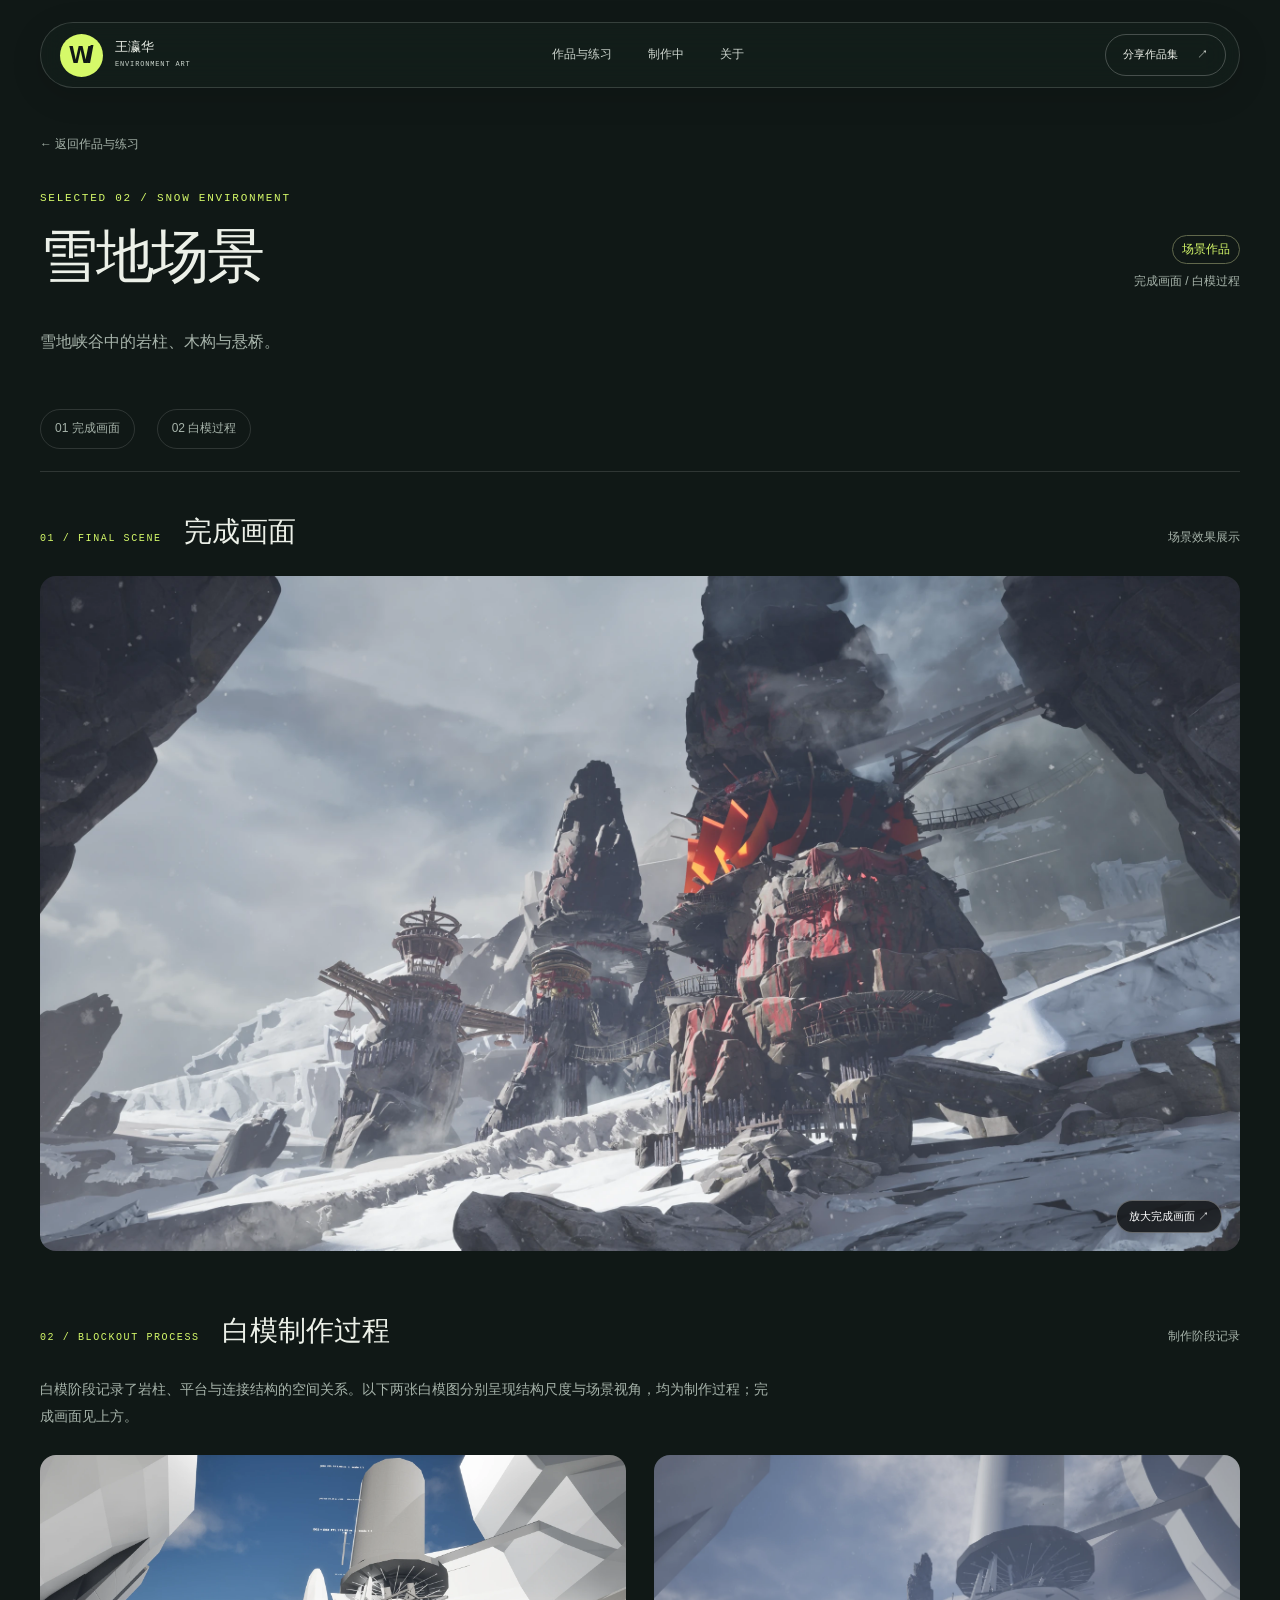
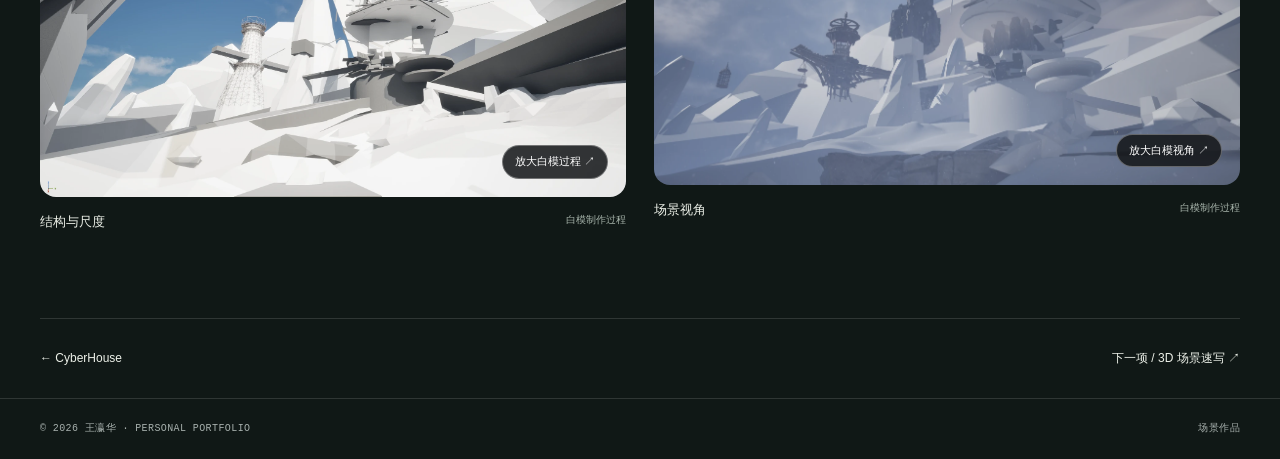
==== commit c9a1d6e1: "Feature CyberHouse and add lighting comparison sliders Make the yellow CyberHouse the default and fi" ====
--- a/project-snow.html
+++ b/project-snow.html
@@ -1,5 +1,5 @@
-<!doctype html><html lang="zh-CN"><head><meta charset="utf-8"><meta name="viewport" content="width=device-width,initial-scale=1"><title>雪地场景 · 完成画面与白模过程｜王瀛华</title><meta name="description" content="王瀛华的雪地场景作品：完成画面与白模制作过程，展示雪地峡谷中的岩柱、木构与悬桥。"><meta name="theme-color" content="#101816"><link rel="canonical" href="https://lemonya1.github.io/project-snow.html"><meta property="og:title" content="雪地场景｜王瀛华"><meta property="og:image" content="https://lemonya1.github.io/assets/snow-scene.webp"><link rel="icon" href="assets/favicon.svg" type="image/svg+xml"><link rel="stylesheet" href="style.css"><link rel="stylesheet" href="interview.css"><link rel="stylesheet" href="experience.css"><script src="site.js" defer></script><script src="experience.js" defer></script></head><body class="experience-detail"><a class="skip" href="#content">跳至内容</a><header class="floating-header"><a class="identity" href="./" aria-label="王瀛华作品集首页"><span class="identity-mark">W<span>/</span></span><span>王瀛华<small>ENVIRONMENT ART</small></span></a><nav aria-label="主导航"><a href="./#studies">作品与练习</a><a href="./#current">制作中</a><a href="./#about">关于</a></nav><a class="nav-contact" href="./#share">分享作品集 <span aria-hidden="true">↗</span></a></header>
-<main id="content" class="content-width project-top"><a class="back-link" href="./#studies">← 返回作品与练习</a><div class="project-title"><div><p class="eyebrow">SELECTED 01 / SNOW ENVIRONMENT</p><h1>雪地场景</h1></div><p class="project-category"><span class="study-badge">场景作品</span><br>完成画面 / 白模过程</p></div><p class="snow-intro">雪地峡谷中的岩柱、木构与悬桥。</p><nav class="project-jump" aria-label="场景展示目录"><a href="#final-image">01 完成画面</a><a href="#process">02 白模过程</a></nav>
-<section class="snow-stage" id="final-image" aria-labelledby="final-title"><div class="snow-stage-heading"><p class="eyebrow">01 / FINAL SCENE</p><h2 id="final-title">完成画面</h2><span>场景效果展示</span></div><button class="image-open" type="button" data-image="assets/snow-scene.webp" aria-label="放大雪地场景完成画面"><img src="assets/snow-scene.webp" alt="完成画面：雪地峡谷中，岩柱上的木构建筑由悬桥连接，风雪与红色构件形成画面层次" width="2560" height="1440" fetchpriority="high"><span>放大完成画面 ↗</span></button></section>
-<section class="snow-stage" id="process" aria-labelledby="process-title"><div class="snow-stage-heading"><p class="eyebrow">02 / BLOCKOUT PROCESS</p><h2 id="process-title">白模制作过程</h2><span>制作阶段记录</span></div><p class="snow-process-note">白模阶段记录了岩柱、平台与连接结构的空间关系。以下两张白模图分别呈现结构尺度与场景视角，均为制作过程；完成画面见上方。</p><div class="snow-process-grid"><figure class="process-view"><button class="image-open" type="button" data-image="assets/snow-blockout.webp" aria-label="放大雪地场景白模制作过程"><img src="assets/snow-blockout.webp" alt="白模制作过程：以基础体块呈现岩柱、环形平台、桥梁与周围地形的空间关系，含编辑器尺度标记" width="1920" height="1119" loading="lazy"><span>放大白模过程 ↗</span></button><figcaption><span>结构与尺度</span><small>白模制作过程</small></figcaption></figure><figure class="process-view"><button class="image-open" type="button" data-image="assets/snow-blockout-view.webp" aria-label="放大雪地白模场景视角"><img src="assets/snow-blockout-view.webp" alt="白模制作过程的场景视角：岩柱与木构平台围绕中央空间排列，远近桥梁连接，圆柱等基础体块仍保留" width="2398" height="1349" loading="lazy"><span>放大白模视角 ↗</span></button><figcaption><span>场景视角</span><small>白模制作过程</small></figcaption></figure></div></section>
-<div class="project-bottom"><a href="./#studies">← 作品与练习</a><a href="study-cyberhouse.html">下一项 / CyberHouse ↗</a></div></main><footer class="site-footer content-width"><span>© 2026 王瀛华 · PERSONAL PORTFOLIO</span><span>场景作品</span></footer><dialog class="lightbox" aria-label="雪地场景完成画面与白模过程预览"><button class="lightbox-close" type="button">关闭 ×</button><div class="lightbox-controls"><button type="button" data-prev aria-label="上一张">← 上一张</button><span class="lightbox-count" aria-live="polite"></span><button type="button" data-next aria-label="下一张">下一张 →</button></div><img alt=""><p class="lightbox-caption"></p></dialog></body></html>+<!doctype html><html lang="zh-CN"><head><meta charset="utf-8"><meta name="viewport" content="width=device-width,initial-scale=1"><title>雪地场景 · 完成画面与白模过程｜王瀛华</title><meta name="description" content="王瀛华的雪地场景作品：完成画面与白模制作过程，展示雪地峡谷中的岩柱、木构与悬桥。"><meta name="theme-color" content="#101816"><link rel="canonical" href="https://lemonya1.github.io/project-snow.html"><meta property="og:title" content="雪地场景｜王瀛华"><meta property="og:image" content="https://lemonya1.github.io/assets/snow-scene.webp"><link rel="icon" href="assets/favicon.svg" type="image/svg+xml"><link rel="stylesheet" href="style.css"><link rel="stylesheet" href="interview.css"><link rel="stylesheet" href="experience.css"><script src="site.js" defer></script><script src="experience.js" defer></script></head><body class="experience-detail"><a class="skip" href="#content">跳至内容</a><header class="floating-header"><a class="identity" href="./" aria-label="王瀛华作品集首页"><span class="identity-mark">W<span>/</span></span><span>王瀛华<small>ENVIRONMENT ART</small></span></a><nav aria-label="主导航"><a href="./#studies">作品与练习</a><a href="./#current">制作中</a><a href="./#about">关于</a></nav><a class="nav-contact" href="./#share">分享作品集 <span aria-hidden="true">↗</span></a></header>
+<main id="content" class="content-width project-top"><a class="back-link" href="./#studies">← 返回作品与练习</a><div class="project-title"><div><p class="eyebrow">SELECTED 02 / SNOW ENVIRONMENT</p><h1>雪地场景</h1></div><p class="project-category"><span class="study-badge">场景作品</span><br>完成画面 / 白模过程</p></div><p class="snow-intro">雪地峡谷中的岩柱、木构与悬桥。</p><nav class="project-jump" aria-label="场景展示目录"><a href="#final-image">01 完成画面</a><a href="#process">02 白模过程</a></nav>
+<section class="snow-stage" id="final-image" aria-labelledby="final-title"><div class="snow-stage-heading"><p class="eyebrow">01 / FINAL SCENE</p><h2 id="final-title">完成画面</h2><span>场景效果展示</span></div><button class="image-open" type="button" data-image="assets/snow-scene.webp" aria-label="放大雪地场景完成画面"><img src="assets/snow-scene.webp" alt="完成画面：雪地峡谷中，岩柱上的木构建筑由悬桥连接，风雪与红色构件形成画面层次" width="2560" height="1440" fetchpriority="high"><span>放大完成画面 ↗</span></button></section>
+<section class="snow-stage" id="process" aria-labelledby="process-title"><div class="snow-stage-heading"><p class="eyebrow">02 / BLOCKOUT PROCESS</p><h2 id="process-title">白模制作过程</h2><span>制作阶段记录</span></div><p class="snow-process-note">白模阶段记录了岩柱、平台与连接结构的空间关系。以下两张白模图分别呈现结构尺度与场景视角，均为制作过程；完成画面见上方。</p><div class="snow-process-grid"><figure class="process-view"><button class="image-open" type="button" data-image="assets/snow-blockout.webp" aria-label="放大雪地场景白模制作过程"><img src="assets/snow-blockout.webp" alt="白模制作过程：以基础体块呈现岩柱、环形平台、桥梁与周围地形的空间关系，含编辑器尺度标记" width="1920" height="1119" loading="lazy"><span>放大白模过程 ↗</span></button><figcaption><span>结构与尺度</span><small>白模制作过程</small></figcaption></figure><figure class="process-view"><button class="image-open" type="button" data-image="assets/snow-blockout-view.webp" aria-label="放大雪地白模场景视角"><img src="assets/snow-blockout-view.webp" alt="白模制作过程的场景视角：岩柱与木构平台围绕中央空间排列，远近桥梁连接，圆柱等基础体块仍保留" width="2398" height="1349" loading="lazy"><span>放大白模视角 ↗</span></button><figcaption><span>场景视角</span><small>白模制作过程</small></figcaption></figure></div></section>
+<div class="project-bottom"><a href="study-cyberhouse.html">← CyberHouse</a><a href="study-sketches.html">下一项 / 3D 场景速写 ↗</a></div></main><footer class="site-footer content-width"><span>© 2026 王瀛华 · PERSONAL PORTFOLIO</span><span>场景作品</span></footer><dialog class="lightbox" aria-label="雪地场景完成画面与白模过程预览"><button class="lightbox-close" type="button">关闭 ×</button><div class="lightbox-controls"><button type="button" data-prev aria-label="上一张">← 上一张</button><span class="lightbox-count" aria-live="polite"></span><button type="button" data-next aria-label="下一张">下一张 →</button></div><img alt=""><p class="lightbox-caption"></p></dialog></body></html>
--- a/experience.css
+++ b/experience.css
@@ -1,38 +1,47 @@
-@charset "UTF-8";
-:root{color-scheme:dark;--ink:#101816;--paper:#ecf0e8;--dim:#a6b3aa;--lime:#d5f969;--line:#ffffff21;--ease:cubic-bezier(.2,.75,.25,1);font-family:Arial,'Microsoft YaHei','PingFang SC',sans-serif;font-synthesis:none}
-*{box-sizing:border-box}html{scroll-behavior:smooth;scroll-padding-top:120px}body{margin:0;background:var(--ink);color:var(--paper);line-height:1.6}a{color:inherit;text-decoration:none}button,input{font:inherit}button{cursor:pointer}button,a,input{-webkit-tap-highlight-color:transparent}img{display:block;max-width:100%;height:auto}h1,h2,h3,p{margin:0}h1,h2,h3{font-weight:500}button{color:inherit}a:focus-visible,button:focus-visible,input:focus-visible,summary:focus-visible{outline:2px solid var(--lime);outline-offset:6px}::selection{background:var(--lime);color:var(--ink)}[hidden]{display:none!important}.sr-only{position:absolute;width:1px;height:1px;padding:0;margin:-1px;overflow:hidden;clip:rect(0,0,0,0);white-space:nowrap;border:0}.skip{position:fixed;z-index:200;top:0;left:24px;background:var(--lime);color:var(--ink);padding:14px;transform:translateY(-110%)}.skip:focus{transform:none}.section-shell{max-width:1440px;margin:auto;padding-inline:64px}
-/* Floating navigation */
-.floating-header{position:fixed;z-index:50;top:22px;left:50%;transform:translateX(-50%);width:calc(100% - 80px);max-width:1320px;height:66px;padding:9px 13px 9px 19px;display:flex;align-items:center;justify-content:space-between;gap:24px;border:1px solid #ffffff28;border-radius:50px;background:#14221c9c;backdrop-filter:blur(18px);box-shadow:0 8px 32px #0002;transition:background .3s}
-.identity{display:flex;gap:12px;align-items:center;font-size:13px;line-height:1.3;white-space:nowrap}.identity-mark{display:flex;align-items:center;justify-content:center;width:43px;height:43px;border-radius:50%;background:var(--lime);color:var(--ink);font:bold 24px Arial;letter-spacing:-5px;padding-right:5px}.identity-mark span{display:inline}.identity small{display:block;font:7px/1.6 'Courier New',monospace;letter-spacing:.12em;margin-top:3px;color:#cbd5cd}.floating-header nav{display:flex;gap:36px;font-size:12px;color:#cdd5ce}.floating-header nav a{padding:10px 0;transition:color .2s}.floating-header nav a:hover,.floating-header nav a.is-active{color:var(--lime)}.nav-contact{font-size:11px;border:1px solid #ffffff3a;border-radius:30px;padding:11px 17px;white-space:nowrap}.nav-contact span{margin-left:16px}.nav-contact:hover{background:var(--lime);color:var(--ink);border-color:var(--lime)}
-/* Scene explorer */
-.scene-hero{position:relative;min-height:820px;height:100svh;max-height:1200px;overflow:hidden;isolation:isolate;background:#233b30}.scene-backdrop,.hero-vignette,.scene-grain{position:absolute;inset:0;pointer-events:none}.scene-backdrop{z-index:-4;transform:scale(1.035) translate3d(var(--scene-x,0px),var(--scene-y,0px),0);transition:transform 1.1s var(--ease)}.scene-layer{position:absolute;inset:0;width:100%;height:100%;object-fit:cover;object-position:58% 50%;opacity:0;transition:opacity .8s var(--ease);filter:brightness(.86) saturate(.85)}.scene-layer.is-current{opacity:1}.scene-sketch{overflow:hidden}.scene-sketch img{width:100%;height:200%;max-width:none;object-fit:cover;position:absolute;top:-100%}.hero-vignette{z-index:-3;background:linear-gradient(90deg,#08100bdd 0%,#08100b59 43%,#08100b08 75%),linear-gradient(0deg,#101816 0%,#10181699 17%,transparent 65%)}.scene-grain{z-index:-2;opacity:.13;background-image:url("data:image/svg+xml,%3Csvg xmlns='http://www.w3.org/2000/svg' width='160' height='160'%3E%3Cfilter id='n'%3E%3CfeTurbulence type='fractalNoise' baseFrequency='.8' numOctaves='3' stitchTiles='stitch'/%3E%3C/filter%3E%3Crect width='100%25' height='100%25' opacity='.35' filter='url(%23n)'/%3E%3C/svg%3E")}
-.hero-topline{position:absolute;left:64px;right:64px;top:126px;display:flex;justify-content:space-between;font:9px 'Courier New',monospace;letter-spacing:.16em;color:#d8e2d4a6}.hero-wordmark{position:absolute;left:max(64px,calc((100vw - 1312px)/2));top:clamp(190px,24vh,310px);z-index:2}.hero-eyebrow{font-size:13px;letter-spacing:.14em;display:flex;align-items:center;gap:10px;margin-bottom:19px}.signal-dot{display:inline-block;background:var(--lime);width:5px;height:5px;border-radius:50%;box-shadow:0 0 14px #d5f9698c;flex-shrink:0}.hero-wordmark h1{line-height:.9;letter-spacing:-.055em;font-family:Arial,'Microsoft YaHei',sans-serif}.name-line{font-size:clamp(70px,7.4vw,128px);font-weight:800;color:var(--lime);display:block}.name-line i{display:inline-block;font-style:normal;font-size:.42em;vertical-align:top;margin:0 0 0 12px;animation:star-turn 28s linear infinite}.portfolio-line{display:block;font-size:clamp(45px,5vw,82px);font-weight:400;letter-spacing:-.06em;margin-top:12px}.hero-statement{font-size:15px;line-height:1.85;color:#dae3d8;margin-top:25px}.hero-browse{display:inline-flex;align-items:center;gap:28px;margin-top:27px;font-size:12px;padding-bottom:9px;border-bottom:1px solid #d5f9698c}.hero-browse span{font-size:20px;color:var(--lime)}.hero-browse:hover{color:var(--lime)}
-.scene-caption{position:absolute;right:64px;bottom:290px;display:flex;gap:23px;max-width:340px;align-items:flex-start;padding:20px 24px;border:1px solid #ffffff20;border-radius:16px;background:#15251b88;backdrop-filter:blur(12px)}.scene-coordinate{font:10px/2 'Courier New',monospace;color:var(--lime)}.scene-coordinate b{font-weight:normal}.scene-caption p{font-size:10px;color:#d4dece;letter-spacing:.08em}.scene-caption a{font-size:25px;display:flex;align-items:center;gap:24px;line-height:1.5;margin-top:5px}.scene-caption a>span:last-child{color:var(--lime);font-size:22px}.scene-caption small{font-size:11px;color:#c1cbbb}.hero-bottom{position:absolute;left:64px;right:64px;bottom:24px;max-width:1312px;margin:auto}.strip-heading{display:flex;justify-content:space-between;align-items:center;margin-bottom:15px;color:#cfdbce;font-size:10px;letter-spacing:.1em}.strip-heading p{display:flex;align-items:center;gap:10px}.motion-toggle{background:none;border:0;font-size:10px;padding:8px 0;color:#d2dccf}.motion-toggle span{margin-left:10px;color:var(--lime)}.scene-strip{display:flex;gap:18px;align-items:stretch;perspective:1200px;max-width:930px}.scene-card{position:relative;flex:1;min-width:0;height:145px;text-align:left;background:#203a2b;border:1px solid #ffffff37;border-radius:14px;overflow:hidden;transform:rotateY(-5deg) rotateZ(-1deg);transition:flex .6s var(--ease),transform .5s var(--ease),border .3s,box-shadow .3s;padding:0}.scene-card:nth-child(2){transform:rotateY(0deg) translateY(-4px)}.scene-card:nth-child(3){transform:rotateY(5deg) rotateZ(1deg)}.scene-card>img,.scene-card>.study-crop{position:absolute;inset:0;width:100%;height:100%;object-fit:cover}.scene-card:after{content:'';position:absolute;inset:0;background:linear-gradient(0deg,#04170ce8,transparent 75%);pointer-events:none}.scene-card.is-active{flex:1.18;border-color:var(--lime);transform:rotate(0) translateY(-6px);box-shadow:0 0 0 2px #d5f96912,0 12px 36px #0005}.scene-card:hover{transform:translateY(-10px) rotate(0);border-color:var(--lime)}.strip-number,.strip-title{position:absolute;z-index:2;left:18px;right:18px}.strip-number{top:15px;font:9px 'Courier New',monospace;color:#eff4e7;text-shadow:0 1px 4px #000}.strip-title{bottom:16px;font-size:17px;display:flex;justify-content:space-between}.strip-title>span{color:var(--lime)}.hero-footnote{display:flex;justify-content:space-between;font:9px/1.4 'Courier New',monospace;letter-spacing:.12em;color:#a5b9a9;margin-top:25px}.hero-footnote a{color:#e7efdd}.hero-footnote a span{margin-left:12px}.study-crop{display:block;position:relative;overflow:hidden}.study-crop img{position:absolute;top:-100%;left:0;width:100%;height:200%;object-fit:fill;max-width:none}
-/* Editorial project archive */
-.works-section{padding-block:108px 95px;background:radial-gradient(ellipse at 18% 45%,#1831296b,transparent 63%)}.section-top{display:flex;justify-content:space-between;align-items:center;gap:20px}.section-code{font:10px/1.6 'Courier New',monospace;letter-spacing:.15em;color:var(--lime)}.section-side{font-size:11px;color:var(--dim)}.works-heading{display:flex;justify-content:space-between;align-items:flex-end;margin:30px 0 34px}.works-heading h2{font-size:clamp(44px,5.6vw,80px);letter-spacing:-.05em;line-height:1.2}.works-heading h2>span,.comparison-copy h2>span,.share-section h2>span{color:var(--lime)}.works-heading>p{font-size:16px;line-height:1.9}.works-heading>p>span{font-size:12px;color:var(--dim)}.work-filters{display:flex;gap:8px;align-items:center;border-bottom:1px solid var(--line);padding-bottom:26px;margin-bottom:38px;flex-wrap:wrap}.work-filters button{border:1px solid #ffffff24;border-radius:30px;background:transparent;font-size:11px;padding:10px 18px;min-height:42px;transition:background .25s,color .25s}.work-filters button.is-active{background:var(--lime);border-color:var(--lime);color:var(--ink)}.work-filters button small{font:9px 'Courier New',monospace;margin-left:12px}.filter-status{font:10px 'Courier New',monospace;color:var(--dim);margin-left:auto}.editorial-grid{display:grid;grid-template-columns:repeat(12,1fr);gap:58px 36px;align-items:start}.project-card{grid-column:span 5;min-width:0}.project-large{grid-column:span 7}.project-offset{padding-top:90px}.project-visual{position:relative;display:block;aspect-ratio:16/10;border-radius:20px;overflow:hidden;background:#172b22;transform:perspective(1000px) rotateX(var(--tilt-x,0deg)) rotateY(var(--tilt-y,0deg));transition:transform .55s var(--ease),box-shadow .4s;will-change:auto}.project-visual>img,.project-visual>.study-crop{width:100%;height:100%;object-fit:cover}.project-visual>img{transition:transform .7s var(--ease)}.project-visual:after{content:'';position:absolute;inset:0;border:1px solid #ffffff18;border-radius:inherit;pointer-events:none}.project-visual:hover{box-shadow:0 22px 55px #0006}.project-visual:hover>img{transform:scale(1.035)}.work-badge{position:absolute;top:18px;left:18px;font-size:10px;border:1px solid #ffffff30;border-radius:20px;padding:5px 10px;background:#101b13bf;backdrop-filter:blur(8px)}.open-disc{position:absolute;right:20px;bottom:20px;border-radius:50%;width:43px;height:43px;display:grid;place-items:center;background:var(--lime);color:var(--ink);font-size:23px;transition:transform .3s}.project-visual:hover .open-disc{transform:rotate(45deg)}.project-card-meta{padding-top:22px}.project-card-meta>span{font:9px 'Courier New',monospace;letter-spacing:.14em;color:var(--dim)}.project-card-meta h3{font-size:clamp(23px,2.3vw,34px);letter-spacing:-.025em;margin-top:8px;line-height:1.3}.project-card-meta p{font-size:12px;color:var(--dim);line-height:1.85;margin-top:9px}.play-film{display:flex;align-items:center;gap:12px;background:transparent;border:0;border-bottom:1px solid var(--line);padding:18px 0 14px;width:100%;font-size:11px;margin-top:12px;text-align:left}.play-film>span:first-child{color:var(--lime)}.play-film>span:last-child{margin-left:auto;color:var(--dim);font:10px 'Courier New',monospace}.play-film:hover{color:var(--lime)}.project-wide{grid-column:1/-1;display:grid;grid-template-columns:1.4fr 1fr;gap:45px;align-items:center}.project-wide .project-visual{aspect-ratio:16/9}.project-wide .project-card-meta{padding:0}.project-wide h3{font-size:40px}.inline-arrow{display:inline-block;font-size:11px;color:var(--lime);padding:12px 0;border-bottom:1px solid #d5f96955;margin-top:20px}.editorial-grid.is-filtered{grid-template-columns:repeat(2,1fr)}.editorial-grid.is-filtered .project-card{grid-column:1/-1;max-width:1000px;padding-top:0}.editorial-grid.is-filtered .project-card:not(.project-wide){display:grid;grid-template-columns:1.4fr 1fr;gap:28px}.editorial-grid.is-filtered .play-film{grid-column:2}
-/* Reference and personal study comparison */
-.comparison-section{padding-block:85px 100px;border-top:1px solid var(--line);display:grid;grid-template-columns:.8fr 1.5fr;gap:70px;align-items:center}.comparison-copy h2{font-size:clamp(36px,4.3vw,61px);line-height:1.25;letter-spacing:-.04em;margin:24px 0}.comparison-copy>p:not(.section-code){font-size:13px}.comparison-copy .subtle{color:var(--dim);font-size:12px!important;line-height:1.9;margin-top:15px}.compare-stage{position:relative;aspect-ratio:16/9;isolation:isolate;overflow:hidden;border-radius:18px;background:#18231c;touch-action:pan-y}.compare-study,.compare-reference{position:absolute;inset:0;overflow:hidden}.compare-study img,.compare-reference img{position:absolute;width:100%;max-width:none;height:200%;object-fit:fill;left:0}.compare-study img{top:-100%}.compare-reference img{top:0}.compare-reference{clip-path:inset(0 calc(100% - var(--split)) 0 0)}.compare-label{position:absolute;top:14px;background:#0c150fce;border:1px solid #ffffff20;padding:5px 8px;border-radius:5px;font-size:9px}.reference-label{left:13px}.study-label{right:13px;color:var(--lime)}.compare-divider{position:absolute;top:0;bottom:0;width:2px;left:var(--split);background:var(--lime);pointer-events:none}.compare-divider span{position:absolute;top:50%;left:50%;transform:translate(-50%,-50%);width:42px;height:42px;border-radius:50%;display:grid;place-items:center;background:var(--lime);color:var(--ink);font-size:23px;box-shadow:0 3px 18px #0004}.compare-stage input{position:absolute;inset:0;width:100%;height:100%;margin:0;opacity:0;cursor:ew-resize}.compare-stage:focus-within{outline:2px solid var(--lime);outline-offset:5px}.comparison-footer{display:flex;justify-content:space-between;gap:16px;font-size:10px;color:var(--dim);margin-top:17px}.comparison-footer>span:first-child{color:var(--lime)}.reference-note{font-size:10px;line-height:1.8;color:var(--dim);margin-top:10px}
-/* Work in progress and artist */
-.progress-section{padding-block:75px 95px;border-top:1px solid var(--line)}.status-dot{font-size:10px;color:var(--dim);display:flex;align-items:center;gap:9px}.status-dot:before{content:'';height:5px;width:5px;border-radius:50%;background:var(--lime)}.progress-section h2{font-size:34px;margin:26px 0 36px;letter-spacing:-.03em}.progress-list{border-top:1px solid var(--line)}.progress-list details{border-bottom:1px solid var(--line)}.progress-list summary{display:flex;align-items:center;gap:40px;list-style:none;cursor:pointer;padding:24px 0;font-size:22px}.progress-list summary::-webkit-details-marker{display:none}.row-number{font:11px 'Courier New',monospace;color:var(--lime)}.progress-label{font-size:10px;color:var(--dim);margin-left:auto}.expand-symbol{font-size:25px;transition:transform .3s;color:var(--lime)}details[open] .expand-symbol{transform:rotate(45deg)}.progress-list details>p{margin:0 0 24px 54px;font-size:12px;color:var(--dim)}.about-section{padding-block:0 100px;display:grid;grid-template-columns:.85fr 1.5fr;gap:22px}.about-lime{position:relative;overflow:hidden;padding:35px;border-radius:24px;background:var(--lime);color:var(--ink);min-height:420px;display:flex;flex-direction:column;align-items:start}.about-lime .section-code{color:#283719}.about-star{font-size:150px;line-height:1;position:absolute;right:-10px;top:80px;opacity:.8;transform:rotate(-12deg)}.about-lime h2{position:relative;font-size:46px;line-height:1.25;margin-top:auto;margin-bottom:10px;letter-spacing:-.04em}.about-lime p{font-size:14px;position:relative}.about-english{font:10px 'Courier New',monospace;letter-spacing:.15em;margin-top:25px}.about-dark{background:linear-gradient(135deg,#1c2b23,#0c1311);border:1px solid var(--line);border-radius:24px;padding:39px 45px;position:relative;overflow:hidden}.about-dark:after{content:'W/';position:absolute;right:-12px;bottom:5px;font:bold 260px/.8 Arial;color:#c9f56904;pointer-events:none}.about-dark h3{font-size:30px;line-height:1.45;letter-spacing:-.03em;margin-top:24px}.about-dark>p:not(.section-code){font-size:12px;color:var(--dim);line-height:1.9;margin-top:18px}.tool-list{display:flex;gap:24px;flex-wrap:wrap;border-top:1px solid var(--line);padding-top:24px;margin-top:28px}.tool-list>span{font-size:12px}.tool-list small{font:9px 'Courier New',monospace;color:var(--lime);margin-right:9px}.about-dark .about-contact{font-size:10px!important;margin-top:25px!important}.share-section{padding-block:75px 70px;display:flex;align-items:center;justify-content:space-between;gap:40px;border-top:1px solid var(--line)}.share-section h2{font-size:54px;line-height:1.25;letter-spacing:-.04em;margin-top:26px}.share-copy{background:var(--lime);color:var(--ink);border:0;border-radius:50px;padding:14px 22px;font-size:12px;margin-top:30px;display:inline-flex;gap:45px;align-items:center}.share-copy:hover{background:#e2ff93}.share-copy>span{font-size:20px}.copy-status{font-size:11px;color:var(--lime);line-height:1.7;min-height:22px;margin-top:12px;overflow-wrap:anywhere}.qr-link{display:flex;align-items:center;flex-direction:column;gap:17px;padding:24px;border:1px solid var(--line);border-radius:18px}.qr-link img{width:132px;height:132px;background:white}.qr-link span{font-size:10px;color:var(--dim)}.experience-footer{display:flex;align-items:center;justify-content:space-between;gap:20px;padding-block:25px;border-top:1px solid var(--line);color:var(--dim);font:9px/1.7 'Courier New',monospace}.experience-footer a{color:var(--paper);letter-spacing:.1em}.experience-footer a>span{color:var(--lime);margin-left:15px}.reading-progress{position:fixed;top:0;left:0;z-index:100;width:100%;height:2px;background:var(--lime);transform:scaleX(var(--reading,0));transform-origin:left;pointer-events:none}
-/* Cinema modal, project detail compatibility */
-.film-dialog{padding:22px;background:#101816;border:1px solid #ffffff35;border-radius:20px;color:var(--paper);width:min(1100px,calc(100vw - 40px));max-height:calc(100dvh - 40px);overflow:auto}.film-dialog::backdrop{background:#030806ed;backdrop-filter:blur(12px)}.film-bar{display:flex;justify-content:space-between;align-items:center;gap:20px;font-size:12px;padding-bottom:18px}.film-bar button{background:#ffffff08;border:1px solid #ffffff40;border-radius:30px;padding:9px 16px;min-height:44px;font-size:12px;white-space:nowrap}.film-dialog video{width:100%;max-height:70dvh;display:block;background:black;aspect-ratio:16/9}.film-dialog>p{display:flex;justify-content:space-between;gap:20px;font-size:11px;color:var(--dim);padding-top:15px}.film-dialog>p a{color:var(--lime)}.experience-detail{--bg:#101816;--text:#ecf0e8;--soft:#a6b3aa;--accent:#d5f969;--max:1380px}.experience-detail .project-top{padding-top:130px}.experience-detail .project-title{padding-top:35px}.experience-detail .image-open{border-radius:16px;overflow:hidden}.experience-detail .video{border-radius:16px}.experience-detail .project-title h1{font-size:clamp(32px,4.5vw,62px)}.experience-detail .lightbox{background:#08100cf5}.experience-detail .lightbox-controls button,.experience-detail .lightbox-close{border-radius:25px}.experience-detail .lightbox img{border-radius:4px}.experience-detail .project-jump a{border-radius:25px;border:1px solid var(--line);padding:9px 14px}.experience-detail .project-category .study-badge{border-radius:25px}.experience-detail .image-open>span{border-radius:25px}.experience-detail .sketch-grid{gap:55px 36px}.experience-detail .site-footer{font-family:'Courier New',monospace}.experience-detail .floating-header .identity small{margin-top:3px}
-@keyframes star-turn{to{transform:rotate(360deg)}}
-@media(min-width:1800px){.hero-wordmark{top:27vh}.scene-caption{right:max(64px,calc((100vw - 1312px)/2));bottom:310px}.hero-topline{left:max(64px,calc((100vw - 1312px)/2));right:max(64px,calc((100vw - 1312px)/2))}.scene-strip{max-width:1000px}.scene-card{height:160px}}
-@media(max-width:1100px){.section-shell{padding-inline:36px}.hero-wordmark{left:40px}.hero-topline{left:40px;right:40px}.hero-bottom{left:40px;right:40px}.scene-caption{right:40px;bottom:285px;max-width:280px;padding:17px}.scene-caption a{font-size:21px}.scene-coordinate{display:none}.scene-strip{max-width:800px}.floating-header{width:calc(100% - 48px)}.comparison-section{gap:35px;grid-template-columns:.8fr 1.3fr}.about-dark{padding:32px}.about-lime{padding:30px}.about-dark h3{font-size:25px}.tool-list{gap:16px}}
-@media(max-width:800px){.floating-header{top:16px;height:60px}.floating-header nav{gap:22px}.nav-contact{display:none}.hero-topline{top:106px}.hero-wordmark{top:180px}.name-line{font-size:75px}.portfolio-line{font-size:50px}.scene-hero{height:900px;min-height:820px}.scene-caption{bottom:260px;max-width:none;left:40px;right:auto}.scene-caption a{font-size:19px}.scene-caption small{display:none}.scene-caption p{font-size:9px}.scene-caption{padding:12px 17px}.scene-strip{gap:12px}.scene-card{height:130px;transform:none!important}.strip-title{font-size:14px;left:13px;right:13px}.strip-number{font-size:8px;left:13px}.hero-bottom{bottom:25px}.works-section{padding-block:75px 65px}.works-heading{align-items:center}.works-heading h2{font-size:49px}.works-heading>p{font-size:13px}.works-heading>p>span{font-size:10px}.editorial-grid{gap:38px 22px}.project-offset{padding-top:55px}.project-wide{gap:25px}.project-wide h3{font-size:28px}.comparison-section{grid-template-columns:1fr;padding-block:65px;gap:30px}.comparison-copy h2 br{display:none}.comparison-copy h2{font-size:40px}.comparison-copy .subtle br{display:none}.comparison-copy .inline-arrow{margin-top:8px}.progress-section{padding-block:60px}.about-section{gap:16px;padding-bottom:65px;grid-template-columns:.9fr 1.3fr}.about-lime{min-height:380px;padding:25px}.about-lime h2{font-size:38px}.about-star{font-size:125px;top:80px}.about-dark{padding:27px}.about-dark h3{font-size:22px}.tool-list{display:grid;gap:10px;padding-top:17px;margin-top:20px}.share-section h2{font-size:43px}.experience-footer{flex-wrap:wrap}.experience-detail .project-top{padding-top:110px}}
-@media(max-width:540px){html{scroll-padding-top:95px}.section-shell{padding-inline:23px}.floating-header{width:calc(100% - 28px);top:13px;padding:7px 13px;gap:15px;height:56px}.identity{font-size:12px;gap:9px}.identity-mark{width:34px;height:34px;font-size:20px;letter-spacing:-4px}.identity small{font-size:6px}.floating-header nav{gap:18px;font-size:11px}.floating-header nav a:nth-child(2){display:none}.scene-hero{height:880px;min-height:880px;max-height:none}.hero-topline{left:24px;right:24px;top:94px;font-size:8px}.hero-topline>span:last-child{display:none}.hero-wordmark{left:24px;right:24px;top:145px}.hero-eyebrow{font-size:11px;letter-spacing:.08em;margin-bottom:20px}.name-line{font-size:clamp(43px,12.7vw,68px);letter-spacing:-.055em;white-space:nowrap}.name-line i{font-size:.4em;margin-left:8px}.portfolio-line{font-size:clamp(34px,10.5vw,53px);margin-top:11px;letter-spacing:-.05em}.hero-statement{font-size:12px;line-height:1.8;margin-top:21px}.hero-browse{margin-top:20px;font-size:11px;padding-bottom:5px}.scene-backdrop{inset:0;transform:none!important}.scene-layer{object-position:59% center;filter:brightness(.7) saturate(.85)}.hero-vignette{background:linear-gradient(180deg,#0b190e80 0%,#0b190e55 35%,#0b190e00 60%,#101816 100%),linear-gradient(90deg,#09170b9c,transparent 95%)}.scene-caption{left:24px;right:24px;bottom:225px;max-width:260px;background:#13251dad;border-radius:12px;backdrop-filter:blur(8px);padding:11px 15px}.scene-caption a{font-size:20px;margin-top:3px;gap:35px}.hero-bottom{left:24px;right:24px;bottom:20px}.strip-heading{font-size:9px;letter-spacing:.02em;margin-bottom:12px}.motion-toggle{font-size:9px}.motion-toggle span{margin-left:4px}.scene-strip{gap:10px;overflow-x:auto;scroll-snap-type:x mandatory;padding:8px 2px 12px;margin:-8px -2px -12px;scrollbar-width:thin;scrollbar-color:#d5f96966 transparent;perspective:none}.scene-card,.scene-card.is-active{flex:0 0 190px;height:118px;scroll-snap-align:start;transform:none!important;border-radius:11px}.scene-card.is-active{box-shadow:none}.strip-number{font-size:8px;top:12px}.strip-title{font-size:14px;bottom:12px}.hero-footnote{font-size:8px;letter-spacing:.04em;margin-top:22px}.section-top{align-items:start}.section-code{font-size:9px}.section-side{display:none}.works-section{padding-block:60px 55px}.works-heading{display:block;margin:24px 0}.works-heading h2{font-size:43px}.works-heading>p{font-size:12px;margin-top:18px}.works-heading>p br{display:none}.works-heading>p span{display:block;font-size:11px;margin-top:3px}.work-filters{gap:7px;margin-bottom:28px;padding-bottom:20px}.work-filters button{font-size:10px;padding:8px 12px;min-height:40px}.work-filters button small{display:none}.filter-status{flex:1 0 100%;font-size:9px;margin-top:8px}.editorial-grid,.editorial-grid.is-filtered{display:block}.project-card{margin-bottom:36px}.project-offset{padding-top:0}.project-visual{border-radius:15px;aspect-ratio:16/10}.project-card-meta{padding-top:17px}.project-card-meta h3{font-size:27px}.project-card-meta p{font-size:11px}.work-badge{font-size:9px;left:13px;top:13px}.open-disc{width:37px;height:37px;right:14px;bottom:14px}.project-wide,.editorial-grid.is-filtered .project-card:not(.project-wide){display:block}.project-wide .project-card-meta{padding-top:18px}.project-wide h3{font-size:29px}.project-wide .inline-arrow{margin-top:9px}.comparison-section{padding-block:48px;gap:28px}.comparison-copy h2{font-size:36px}.comparison-copy>p:not(.section-code){font-size:12px}.comparison-copy .subtle{font-size:11px!important}.compare-stage{border-radius:12px}.compare-label{font-size:8px;top:10px;padding:4px 6px}.reference-label{left:9px}.study-label{right:9px}.compare-divider span{width:34px;height:34px;font-size:20px}.comparison-footer{font-size:9px;flex-wrap:wrap;gap:7px}.reference-note{font-size:9px}.progress-section{padding-block:50px}.progress-section h2{font-size:27px;margin:22px 0 28px}.progress-list summary{font-size:19px;gap:20px;padding:21px 0}.progress-label{font-size:9px}.progress-list details>p{margin-left:34px;font-size:11px}.about-section{display:block;padding-bottom:55px}.about-lime{min-height:300px;padding:26px;border-radius:19px}.about-star{font-size:155px;right:9px;top:44px}.about-lime h2{font-size:42px}.about-dark{margin-top:16px;border-radius:19px;padding:27px}.about-dark h3{font-size:25px}.tool-list{display:flex;gap:15px 22px;flex-wrap:wrap}.tool-list>span{font-size:11px}.share-section{padding-block:45px;gap:20px;align-items:flex-start;flex-wrap:wrap}.share-section h2{font-size:37px;margin-top:21px}.share-copy{padding:11px 18px;font-size:11px;gap:26px;margin-top:25px}.qr-link{padding:14px;border-radius:12px;margin-top:12px}.qr-link img{width:100px;height:100px}.qr-link span{font-size:9px}.experience-footer{font-size:8px;gap:12px;padding-block:23px}.experience-footer>span:last-child{display:none}.film-dialog{padding:13px;width:calc(100vw - 20px);max-height:calc(100dvh - 20px);border-radius:14px}.film-bar{font-size:10px;gap:12px}.film-bar button{font-size:11px;padding:8px 12px}.film-dialog>p{font-size:10px;flex-direction:column;gap:8px}.experience-detail .project-top{padding-top:95px}.experience-detail .project-title{padding-top:28px}.experience-detail .project-title h1{font-size:32px}.experience-detail .floating-header nav a:first-child{display:block}.experience-detail .image-open{border-radius:10px}}
-@media(prefers-reduced-motion:reduce){html{scroll-behavior:auto}*,*:before,*:after{animation:none!important;transition:none!important}.scene-backdrop,.project-visual,.scene-card{transform:none!important}}
-html.motion-off{scroll-behavior:auto}html.motion-off *,html.motion-off *:before,html.motion-off *:after{animation:none!important;transition:none!important}html.motion-off .scene-backdrop,html.motion-off .project-visual,html.motion-off .scene-card{transform:none!important}
-@media print{.floating-header,.scene-hero,.work-filters,.reading-progress,.film-dialog,.play-film,.motion-toggle,.compare-stage input{display:none}.section-shell{padding:25px}.project-card{break-inside:avoid}.experience-detail .project-top{padding-top:20px}.about-section{display:block}.about-lime{min-height:180px}.share-section{display:none}}
-
-/* Featured snow scene and documented blockout */
-.project-featured{grid-column:1/-1}.project-featured .project-visual{aspect-ratio:16/9}.project-featured .project-card-meta{padding-top:24px}.project-featured .project-card-meta h3{font-size:clamp(32px,3.6vw,50px)}.project-featured .inline-arrow{margin-top:17px}.project-featured .work-badge{background:var(--lime);color:var(--ink);border-color:var(--lime)}.snow-intro{font-size:16px;color:var(--dim);margin:0 0 32px}.snow-stage{padding:38px 0 20px;scroll-margin-top:0}.snow-stage-heading{display:flex;align-items:baseline;gap:22px;flex-wrap:wrap;margin-bottom:22px}.snow-stage-heading h2{font-size:28px}.snow-stage-heading>span{margin-left:auto;font-size:12px;color:var(--dim)}.snow-stage-heading .eyebrow{margin:0;font-size:10px}.snow-process-note{font-size:14px;color:var(--dim);max-width:740px;margin-bottom:26px;line-height:1.9}.snow-stage .image-open{width:100%}.snow-stage .image-open img{width:100%;height:auto;aspect-ratio:auto;object-fit:contain}.scene-strip{max-width:1100px}
-@media(max-width:1100px) and (min-width:541px){.scene-strip{gap:12px}.strip-title{font-size:14px;left:12px;right:12px}.strip-number{font-size:8px;left:12px}}
-@media(max-width:800px) and (min-width:541px){.scene-strip{overflow-x:auto;scroll-snap-type:x mandatory;padding:7px 2px 12px;margin:-7px -2px -12px;scrollbar-width:thin;scrollbar-color:#d5f96966 transparent}.scene-card,.scene-card.is-active{flex:0 0 205px;scroll-snap-align:start}}
-@media(max-width:540px){.project-featured .project-card-meta{padding-top:17px}.project-featured .project-card-meta h3{font-size:30px}.snow-intro{font-size:13px;margin-bottom:25px}.snow-stage{padding-top:27px;scroll-margin-top:0}.snow-stage-heading{gap:10px 16px;margin-bottom:18px}.snow-stage-heading .eyebrow{flex-basis:100%}.snow-stage-heading h2{font-size:23px}.snow-stage-heading>span{font-size:10px}.snow-process-note{font-size:12px;margin-bottom:20px}}
-
-/* Merged team project and alternate blockout view. */
-.project-sketch .project-visual{aspect-ratio:16/10}.project-sketch .inline-arrow,.project-team .inline-arrow{margin-top:12px}.project-team .project-visual{aspect-ratio:3/2}.scene-gamejam{object-position:center 58%}
-.snow-process-grid{display:grid;grid-template-columns:1fr 1fr;gap:28px;align-items:start}.process-view{margin:0}.process-view figcaption{display:flex;justify-content:space-between;gap:20px;margin-top:15px;color:var(--paper);font-size:13px}.process-view figcaption small{color:var(--dim);font-size:10px}.team-scene{padding-top:38px}.team-scene .image-open img{width:100%;height:auto;aspect-ratio:auto;object-fit:contain}.contribution-section{padding-block:50px 30px}.contribution-section .eyebrow{margin-bottom:16px}
-@media(max-width:800px){.snow-process-grid{gap:20px}.strip-title{font-size:14px}}
-@media(max-width:540px){.snow-process-grid{grid-template-columns:1fr;gap:32px}.process-view figcaption{font-size:12px;margin-top:12px}.project-sketch .project-visual{aspect-ratio:16/9}.team-scene{padding-top:27px}.contribution-section{padding-block:30px 20px}}
+@charset "UTF-8";
+:root{color-scheme:dark;--ink:#101816;--paper:#ecf0e8;--dim:#a6b3aa;--lime:#d5f969;--line:#ffffff21;--ease:cubic-bezier(.2,.75,.25,1);font-family:Arial,'Microsoft YaHei','PingFang SC',sans-serif;font-synthesis:none}
+*{box-sizing:border-box}html{scroll-behavior:smooth;scroll-padding-top:120px}body{margin:0;background:var(--ink);color:var(--paper);line-height:1.6}a{color:inherit;text-decoration:none}button,input{font:inherit}button{cursor:pointer}button,a,input{-webkit-tap-highlight-color:transparent}img{display:block;max-width:100%;height:auto}h1,h2,h3,p{margin:0}h1,h2,h3{font-weight:500}button{color:inherit}a:focus-visible,button:focus-visible,input:focus-visible,summary:focus-visible{outline:2px solid var(--lime);outline-offset:6px}::selection{background:var(--lime);color:var(--ink)}[hidden]{display:none!important}.sr-only{position:absolute;width:1px;height:1px;padding:0;margin:-1px;overflow:hidden;clip:rect(0,0,0,0);white-space:nowrap;border:0}.skip{position:fixed;z-index:200;top:0;left:24px;background:var(--lime);color:var(--ink);padding:14px;transform:translateY(-110%)}.skip:focus{transform:none}.section-shell{max-width:1440px;margin:auto;padding-inline:64px}
+/* Floating navigation */
+.floating-header{position:fixed;z-index:50;top:22px;left:50%;transform:translateX(-50%);width:calc(100% - 80px);max-width:1320px;height:66px;padding:9px 13px 9px 19px;display:flex;align-items:center;justify-content:space-between;gap:24px;border:1px solid #ffffff28;border-radius:50px;background:#14221c9c;backdrop-filter:blur(18px);box-shadow:0 8px 32px #0002;transition:background .3s}
+.identity{display:flex;gap:12px;align-items:center;font-size:13px;line-height:1.3;white-space:nowrap}.identity-mark{display:flex;align-items:center;justify-content:center;width:43px;height:43px;border-radius:50%;background:var(--lime);color:var(--ink);font:bold 24px Arial;letter-spacing:-5px;padding-right:5px}.identity-mark span{display:inline}.identity small{display:block;font:7px/1.6 'Courier New',monospace;letter-spacing:.12em;margin-top:3px;color:#cbd5cd}.floating-header nav{display:flex;gap:36px;font-size:12px;color:#cdd5ce}.floating-header nav a{padding:10px 0;transition:color .2s}.floating-header nav a:hover,.floating-header nav a.is-active{color:var(--lime)}.nav-contact{font-size:11px;border:1px solid #ffffff3a;border-radius:30px;padding:11px 17px;white-space:nowrap}.nav-contact span{margin-left:16px}.nav-contact:hover{background:var(--lime);color:var(--ink);border-color:var(--lime)}
+/* Scene explorer */
+.scene-hero{position:relative;min-height:820px;height:100svh;max-height:1200px;overflow:hidden;isolation:isolate;background:#233b30}.scene-backdrop,.hero-vignette,.scene-grain{position:absolute;inset:0;pointer-events:none}.scene-backdrop{z-index:-4;transform:scale(1.035) translate3d(var(--scene-x,0px),var(--scene-y,0px),0);transition:transform 1.1s var(--ease)}.scene-layer{position:absolute;inset:0;width:100%;height:100%;object-fit:cover;object-position:58% 50%;opacity:0;transition:opacity .8s var(--ease);filter:brightness(.86) saturate(.85)}.scene-layer.is-current{opacity:1}.scene-sketch{overflow:hidden}.scene-sketch img{width:100%;height:200%;max-width:none;object-fit:cover;position:absolute;top:-100%}.hero-vignette{z-index:-3;background:linear-gradient(90deg,#08100bdd 0%,#08100b59 43%,#08100b08 75%),linear-gradient(0deg,#101816 0%,#10181699 17%,transparent 65%)}.scene-grain{z-index:-2;opacity:.13;background-image:url("data:image/svg+xml,%3Csvg xmlns='http://www.w3.org/2000/svg' width='160' height='160'%3E%3Cfilter id='n'%3E%3CfeTurbulence type='fractalNoise' baseFrequency='.8' numOctaves='3' stitchTiles='stitch'/%3E%3C/filter%3E%3Crect width='100%25' height='100%25' opacity='.35' filter='url(%23n)'/%3E%3C/svg%3E")}
+.hero-topline{position:absolute;left:64px;right:64px;top:126px;display:flex;justify-content:space-between;font:9px 'Courier New',monospace;letter-spacing:.16em;color:#d8e2d4a6}.hero-wordmark{position:absolute;left:max(64px,calc((100vw - 1312px)/2));top:clamp(190px,24vh,310px);z-index:2}.hero-eyebrow{font-size:13px;letter-spacing:.14em;display:flex;align-items:center;gap:10px;margin-bottom:19px}.signal-dot{display:inline-block;background:var(--lime);width:5px;height:5px;border-radius:50%;box-shadow:0 0 14px #d5f9698c;flex-shrink:0}.hero-wordmark h1{line-height:.9;letter-spacing:-.055em;font-family:Arial,'Microsoft YaHei',sans-serif}.name-line{font-size:clamp(70px,7.4vw,128px);font-weight:800;color:var(--lime);display:block}.name-line i{display:inline-block;font-style:normal;font-size:.42em;vertical-align:top;margin:0 0 0 12px;animation:star-turn 28s linear infinite}.portfolio-line{display:block;font-size:clamp(45px,5vw,82px);font-weight:400;letter-spacing:-.06em;margin-top:12px}.hero-statement{font-size:15px;line-height:1.85;color:#dae3d8;margin-top:25px}.hero-browse{display:inline-flex;align-items:center;gap:28px;margin-top:27px;font-size:12px;padding-bottom:9px;border-bottom:1px solid #d5f9698c}.hero-browse span{font-size:20px;color:var(--lime)}.hero-browse:hover{color:var(--lime)}
+.scene-caption{position:absolute;right:64px;bottom:290px;display:flex;gap:23px;max-width:340px;align-items:flex-start;padding:20px 24px;border:1px solid #ffffff20;border-radius:16px;background:#15251b88;backdrop-filter:blur(12px)}.scene-coordinate{font:10px/2 'Courier New',monospace;color:var(--lime)}.scene-coordinate b{font-weight:normal}.scene-caption p{font-size:10px;color:#d4dece;letter-spacing:.08em}.scene-caption a{font-size:25px;display:flex;align-items:center;gap:24px;line-height:1.5;margin-top:5px}.scene-caption a>span:last-child{color:var(--lime);font-size:22px}.scene-caption small{font-size:11px;color:#c1cbbb}.hero-bottom{position:absolute;left:64px;right:64px;bottom:24px;max-width:1312px;margin:auto}.strip-heading{display:flex;justify-content:space-between;align-items:center;margin-bottom:15px;color:#cfdbce;font-size:10px;letter-spacing:.1em}.strip-heading p{display:flex;align-items:center;gap:10px}.motion-toggle{background:none;border:0;font-size:10px;padding:8px 0;color:#d2dccf}.motion-toggle span{margin-left:10px;color:var(--lime)}.scene-strip{display:flex;gap:18px;align-items:stretch;perspective:1200px;max-width:930px}.scene-card{position:relative;flex:1;min-width:0;height:145px;text-align:left;background:#203a2b;border:1px solid #ffffff37;border-radius:14px;overflow:hidden;transform:rotateY(-5deg) rotateZ(-1deg);transition:flex .6s var(--ease),transform .5s var(--ease),border .3s,box-shadow .3s;padding:0}.scene-card:nth-child(2){transform:rotateY(0deg) translateY(-4px)}.scene-card:nth-child(3){transform:rotateY(5deg) rotateZ(1deg)}.scene-card>img,.scene-card>.study-crop{position:absolute;inset:0;width:100%;height:100%;object-fit:cover}.scene-card:after{content:'';position:absolute;inset:0;background:linear-gradient(0deg,#04170ce8,transparent 75%);pointer-events:none}.scene-card.is-active{flex:1.18;border-color:var(--lime);transform:rotate(0) translateY(-6px);box-shadow:0 0 0 2px #d5f96912,0 12px 36px #0005}.scene-card:hover{transform:translateY(-10px) rotate(0);border-color:var(--lime)}.strip-number,.strip-title{position:absolute;z-index:2;left:18px;right:18px}.strip-number{top:15px;font:9px 'Courier New',monospace;color:#eff4e7;text-shadow:0 1px 4px #000}.strip-title{bottom:16px;font-size:17px;display:flex;justify-content:space-between}.strip-title>span{color:var(--lime)}.hero-footnote{display:flex;justify-content:space-between;font:9px/1.4 'Courier New',monospace;letter-spacing:.12em;color:#a5b9a9;margin-top:25px}.hero-footnote a{color:#e7efdd}.hero-footnote a span{margin-left:12px}.study-crop{display:block;position:relative;overflow:hidden}.study-crop img{position:absolute;top:-100%;left:0;width:100%;height:200%;object-fit:fill;max-width:none}
+/* Editorial project archive */
+.works-section{padding-block:108px 95px;background:radial-gradient(ellipse at 18% 45%,#1831296b,transparent 63%)}.section-top{display:flex;justify-content:space-between;align-items:center;gap:20px}.section-code{font:10px/1.6 'Courier New',monospace;letter-spacing:.15em;color:var(--lime)}.section-side{font-size:11px;color:var(--dim)}.works-heading{display:flex;justify-content:space-between;align-items:flex-end;margin:30px 0 34px}.works-heading h2{font-size:clamp(44px,5.6vw,80px);letter-spacing:-.05em;line-height:1.2}.works-heading h2>span,.comparison-copy h2>span,.share-section h2>span{color:var(--lime)}.works-heading>p{font-size:16px;line-height:1.9}.works-heading>p>span{font-size:12px;color:var(--dim)}.work-filters{display:flex;gap:8px;align-items:center;border-bottom:1px solid var(--line);padding-bottom:26px;margin-bottom:38px;flex-wrap:wrap}.work-filters button{border:1px solid #ffffff24;border-radius:30px;background:transparent;font-size:11px;padding:10px 18px;min-height:42px;transition:background .25s,color .25s}.work-filters button.is-active{background:var(--lime);border-color:var(--lime);color:var(--ink)}.work-filters button small{font:9px 'Courier New',monospace;margin-left:12px}.filter-status{font:10px 'Courier New',monospace;color:var(--dim);margin-left:auto}.editorial-grid{display:grid;grid-template-columns:repeat(12,1fr);gap:58px 36px;align-items:start}.project-card{grid-column:span 5;min-width:0}.project-large{grid-column:span 7}.project-offset{padding-top:90px}.project-visual{position:relative;display:block;aspect-ratio:16/10;border-radius:20px;overflow:hidden;background:#172b22;transform:perspective(1000px) rotateX(var(--tilt-x,0deg)) rotateY(var(--tilt-y,0deg));transition:transform .55s var(--ease),box-shadow .4s;will-change:auto}.project-visual>img,.project-visual>.study-crop{width:100%;height:100%;object-fit:cover}.project-visual>img{transition:transform .7s var(--ease)}.project-visual:after{content:'';position:absolute;inset:0;border:1px solid #ffffff18;border-radius:inherit;pointer-events:none}.project-visual:hover{box-shadow:0 22px 55px #0006}.project-visual:hover>img{transform:scale(1.035)}.work-badge{position:absolute;top:18px;left:18px;font-size:10px;border:1px solid #ffffff30;border-radius:20px;padding:5px 10px;background:#101b13bf;backdrop-filter:blur(8px)}.open-disc{position:absolute;right:20px;bottom:20px;border-radius:50%;width:43px;height:43px;display:grid;place-items:center;background:var(--lime);color:var(--ink);font-size:23px;transition:transform .3s}.project-visual:hover .open-disc{transform:rotate(45deg)}.project-card-meta{padding-top:22px}.project-card-meta>span{font:9px 'Courier New',monospace;letter-spacing:.14em;color:var(--dim)}.project-card-meta h3{font-size:clamp(23px,2.3vw,34px);letter-spacing:-.025em;margin-top:8px;line-height:1.3}.project-card-meta p{font-size:12px;color:var(--dim);line-height:1.85;margin-top:9px}.play-film{display:flex;align-items:center;gap:12px;background:transparent;border:0;border-bottom:1px solid var(--line);padding:18px 0 14px;width:100%;font-size:11px;margin-top:12px;text-align:left}.play-film>span:first-child{color:var(--lime)}.play-film>span:last-child{margin-left:auto;color:var(--dim);font:10px 'Courier New',monospace}.play-film:hover{color:var(--lime)}.project-wide{grid-column:1/-1;display:grid;grid-template-columns:1.4fr 1fr;gap:45px;align-items:center}.project-wide .project-visual{aspect-ratio:16/9}.project-wide .project-card-meta{padding:0}.project-wide h3{font-size:40px}.inline-arrow{display:inline-block;font-size:11px;color:var(--lime);padding:12px 0;border-bottom:1px solid #d5f96955;margin-top:20px}.editorial-grid.is-filtered{grid-template-columns:repeat(2,1fr)}.editorial-grid.is-filtered .project-card{grid-column:1/-1;max-width:1000px;padding-top:0}.editorial-grid.is-filtered .project-card:not(.project-wide){display:grid;grid-template-columns:1.4fr 1fr;gap:28px}.editorial-grid.is-filtered .play-film{grid-column:2}
+/* Reference and personal study comparison */
+.comparison-section{padding-block:85px 100px;border-top:1px solid var(--line);display:grid;grid-template-columns:.8fr 1.5fr;gap:70px;align-items:center}.comparison-copy h2{font-size:clamp(36px,4.3vw,61px);line-height:1.25;letter-spacing:-.04em;margin:24px 0}.comparison-copy>p:not(.section-code){font-size:13px}.comparison-copy .subtle{color:var(--dim);font-size:12px!important;line-height:1.9;margin-top:15px}.compare-stage{position:relative;aspect-ratio:var(--compare-ratio,16/9);isolation:isolate;overflow:hidden;border-radius:18px;background:#18231c;touch-action:pan-y}.compare-study,.compare-reference{position:absolute;inset:0;overflow:hidden}.compare-study img,.compare-reference img{position:absolute;width:100%;max-width:none;height:200%;object-fit:fill;left:0}.compare-study img{top:-100%}.compare-reference img{top:0}.compare-reference{background:#18231c;clip-path:inset(0 calc(100% - var(--split)) 0 0)}.compare-label{position:absolute;top:14px;background:#0c150fce;border:1px solid #ffffff20;padding:5px 8px;border-radius:5px;font-size:9px}.reference-label{left:13px}.study-label{right:13px;color:var(--lime)}.compare-divider{position:absolute;top:0;bottom:0;width:2px;left:var(--split);background:var(--lime);pointer-events:none}.compare-divider span{position:absolute;top:50%;left:50%;transform:translate(-50%,-50%);width:42px;height:42px;border-radius:50%;display:grid;place-items:center;background:var(--lime);color:var(--ink);font-size:23px;box-shadow:0 3px 18px #0004}.compare-stage input{position:absolute;inset:0;width:100%;height:100%;margin:0;opacity:0;cursor:ew-resize}.compare-stage:focus-within{outline:2px solid var(--lime);outline-offset:5px}.comparison-footer{display:flex;justify-content:space-between;gap:16px;font-size:10px;color:var(--dim);margin-top:17px}.comparison-footer>span:first-child{color:var(--lime)}.reference-note{font-size:10px;line-height:1.8;color:var(--dim);margin-top:10px}
+/* Work in progress and artist */
+.progress-section{padding-block:75px 95px;border-top:1px solid var(--line)}.status-dot{font-size:10px;color:var(--dim);display:flex;align-items:center;gap:9px}.status-dot:before{content:'';height:5px;width:5px;border-radius:50%;background:var(--lime)}.progress-section h2{font-size:34px;margin:26px 0 36px;letter-spacing:-.03em}.progress-list{border-top:1px solid var(--line)}.progress-list details{border-bottom:1px solid var(--line)}.progress-list summary{display:flex;align-items:center;gap:40px;list-style:none;cursor:pointer;padding:24px 0;font-size:22px}.progress-list summary::-webkit-details-marker{display:none}.row-number{font:11px 'Courier New',monospace;color:var(--lime)}.progress-label{font-size:10px;color:var(--dim);margin-left:auto}.expand-symbol{font-size:25px;transition:transform .3s;color:var(--lime)}details[open] .expand-symbol{transform:rotate(45deg)}.progress-list details>p{margin:0 0 24px 54px;font-size:12px;color:var(--dim)}.about-section{padding-block:0 100px;display:grid;grid-template-columns:.85fr 1.5fr;gap:22px}.about-lime{position:relative;overflow:hidden;padding:35px;border-radius:24px;background:var(--lime);color:var(--ink);min-height:420px;display:flex;flex-direction:column;align-items:start}.about-lime .section-code{color:#283719}.about-star{font-size:150px;line-height:1;position:absolute;right:-10px;top:80px;opacity:.8;transform:rotate(-12deg)}.about-lime h2{position:relative;font-size:46px;line-height:1.25;margin-top:auto;margin-bottom:10px;letter-spacing:-.04em}.about-lime p{font-size:14px;position:relative}.about-english{font:10px 'Courier New',monospace;letter-spacing:.15em;margin-top:25px}.about-dark{background:linear-gradient(135deg,#1c2b23,#0c1311);border:1px solid var(--line);border-radius:24px;padding:39px 45px;position:relative;overflow:hidden}.about-dark:after{content:'W/';position:absolute;right:-12px;bottom:5px;font:bold 260px/.8 Arial;color:#c9f56904;pointer-events:none}.about-dark h3{font-size:30px;line-height:1.45;letter-spacing:-.03em;margin-top:24px}.about-dark>p:not(.section-code){font-size:12px;color:var(--dim);line-height:1.9;margin-top:18px}.tool-list{display:flex;gap:24px;flex-wrap:wrap;border-top:1px solid var(--line);padding-top:24px;margin-top:28px}.tool-list>span{font-size:12px}.tool-list small{font:9px 'Courier New',monospace;color:var(--lime);margin-right:9px}.about-dark .about-contact{font-size:10px!important;margin-top:25px!important}.share-section{padding-block:75px 70px;display:flex;align-items:center;justify-content:space-between;gap:40px;border-top:1px solid var(--line)}.share-section h2{font-size:54px;line-height:1.25;letter-spacing:-.04em;margin-top:26px}.share-copy{background:var(--lime);color:var(--ink);border:0;border-radius:50px;padding:14px 22px;font-size:12px;margin-top:30px;display:inline-flex;gap:45px;align-items:center}.share-copy:hover{background:#e2ff93}.share-copy>span{font-size:20px}.copy-status{font-size:11px;color:var(--lime);line-height:1.7;min-height:22px;margin-top:12px;overflow-wrap:anywhere}.qr-link{display:flex;align-items:center;flex-direction:column;gap:17px;padding:24px;border:1px solid var(--line);border-radius:18px}.qr-link img{width:132px;height:132px;background:white}.qr-link span{font-size:10px;color:var(--dim)}.experience-footer{display:flex;align-items:center;justify-content:space-between;gap:20px;padding-block:25px;border-top:1px solid var(--line);color:var(--dim);font:9px/1.7 'Courier New',monospace}.experience-footer a{color:var(--paper);letter-spacing:.1em}.experience-footer a>span{color:var(--lime);margin-left:15px}.reading-progress{position:fixed;top:0;left:0;z-index:100;width:100%;height:2px;background:var(--lime);transform:scaleX(var(--reading,0));transform-origin:left;pointer-events:none}
+/* Cinema modal, project detail compatibility */
+.film-dialog{padding:22px;background:#101816;border:1px solid #ffffff35;border-radius:20px;color:var(--paper);width:min(1100px,calc(100vw - 40px));max-height:calc(100dvh - 40px);overflow:auto}.film-dialog::backdrop{background:#030806ed;backdrop-filter:blur(12px)}.film-bar{display:flex;justify-content:space-between;align-items:center;gap:20px;font-size:12px;padding-bottom:18px}.film-bar button{background:#ffffff08;border:1px solid #ffffff40;border-radius:30px;padding:9px 16px;min-height:44px;font-size:12px;white-space:nowrap}.film-dialog video{width:100%;max-height:70dvh;display:block;background:black;aspect-ratio:16/9}.film-dialog>p{display:flex;justify-content:space-between;gap:20px;font-size:11px;color:var(--dim);padding-top:15px}.film-dialog>p a{color:var(--lime)}.experience-detail{--bg:#101816;--text:#ecf0e8;--soft:#a6b3aa;--accent:#d5f969;--max:1380px}.experience-detail .project-top{padding-top:130px}.experience-detail .project-title{padding-top:35px}.experience-detail .image-open{border-radius:16px;overflow:hidden}.experience-detail .video{border-radius:16px}.experience-detail .project-title h1{font-size:clamp(32px,4.5vw,62px)}.experience-detail .lightbox{background:#08100cf5}.experience-detail .lightbox-controls button,.experience-detail .lightbox-close{border-radius:25px}.experience-detail .lightbox img{border-radius:4px}.experience-detail .project-jump a{border-radius:25px;border:1px solid var(--line);padding:9px 14px}.experience-detail .project-category .study-badge{border-radius:25px}.experience-detail .image-open>span{border-radius:25px}.experience-detail .sketch-grid{gap:55px 36px}.experience-detail .site-footer{font-family:'Courier New',monospace}.experience-detail .floating-header .identity small{margin-top:3px}
+@keyframes star-turn{to{transform:rotate(360deg)}}
+@media(min-width:1800px){.hero-wordmark{top:27vh}.scene-caption{right:max(64px,calc((100vw - 1312px)/2));bottom:310px}.hero-topline{left:max(64px,calc((100vw - 1312px)/2));right:max(64px,calc((100vw - 1312px)/2))}.scene-strip{max-width:1000px}.scene-card{height:160px}}
+@media(max-width:1100px){.section-shell{padding-inline:36px}.hero-wordmark{left:40px}.hero-topline{left:40px;right:40px}.hero-bottom{left:40px;right:40px}.scene-caption{right:40px;bottom:285px;max-width:280px;padding:17px}.scene-caption a{font-size:21px}.scene-coordinate{display:none}.scene-strip{max-width:800px}.floating-header{width:calc(100% - 48px)}.comparison-section{gap:35px;grid-template-columns:.8fr 1.3fr}.about-dark{padding:32px}.about-lime{padding:30px}.about-dark h3{font-size:25px}.tool-list{gap:16px}}
+@media(max-width:800px){.floating-header{top:16px;height:60px}.floating-header nav{gap:22px}.nav-contact{display:none}.hero-topline{top:106px}.hero-wordmark{top:180px}.name-line{font-size:75px}.portfolio-line{font-size:50px}.scene-hero{height:900px;min-height:820px}.scene-caption{bottom:260px;max-width:none;left:40px;right:auto}.scene-caption a{font-size:19px}.scene-caption small{display:none}.scene-caption p{font-size:9px}.scene-caption{padding:12px 17px}.scene-strip{gap:12px}.scene-card{height:130px;transform:none!important}.strip-title{font-size:14px;left:13px;right:13px}.strip-number{font-size:8px;left:13px}.hero-bottom{bottom:25px}.works-section{padding-block:75px 65px}.works-heading{align-items:center}.works-heading h2{font-size:49px}.works-heading>p{font-size:13px}.works-heading>p>span{font-size:10px}.editorial-grid{gap:38px 22px}.project-offset{padding-top:55px}.project-wide{gap:25px}.project-wide h3{font-size:28px}.comparison-section{grid-template-columns:1fr;padding-block:65px;gap:30px}.comparison-copy h2 br{display:none}.comparison-copy h2{font-size:40px}.comparison-copy .subtle br{display:none}.comparison-copy .inline-arrow{margin-top:8px}.progress-section{padding-block:60px}.about-section{gap:16px;padding-bottom:65px;grid-template-columns:.9fr 1.3fr}.about-lime{min-height:380px;padding:25px}.about-lime h2{font-size:38px}.about-star{font-size:125px;top:80px}.about-dark{padding:27px}.about-dark h3{font-size:22px}.tool-list{display:grid;gap:10px;padding-top:17px;margin-top:20px}.share-section h2{font-size:43px}.experience-footer{flex-wrap:wrap}.experience-detail .project-top{padding-top:110px}}
+@media(max-width:540px){html{scroll-padding-top:95px}.section-shell{padding-inline:23px}.floating-header{width:calc(100% - 28px);top:13px;padding:7px 13px;gap:15px;height:56px}.identity{font-size:12px;gap:9px}.identity-mark{width:34px;height:34px;font-size:20px;letter-spacing:-4px}.identity small{font-size:6px}.floating-header nav{gap:18px;font-size:11px}.floating-header nav a:nth-child(2){display:none}.scene-hero{height:880px;min-height:880px;max-height:none}.hero-topline{left:24px;right:24px;top:94px;font-size:8px}.hero-topline>span:last-child{display:none}.hero-wordmark{left:24px;right:24px;top:145px}.hero-eyebrow{font-size:11px;letter-spacing:.08em;margin-bottom:20px}.name-line{font-size:clamp(43px,12.7vw,68px);letter-spacing:-.055em;white-space:nowrap}.name-line i{font-size:.4em;margin-left:8px}.portfolio-line{font-size:clamp(34px,10.5vw,53px);margin-top:11px;letter-spacing:-.05em}.hero-statement{font-size:12px;line-height:1.8;margin-top:21px}.hero-browse{margin-top:20px;font-size:11px;padding-bottom:5px}.scene-backdrop{inset:0;transform:none!important}.scene-layer{object-position:59% center;filter:brightness(.7) saturate(.85)}.hero-vignette{background:linear-gradient(180deg,#0b190e80 0%,#0b190e55 35%,#0b190e00 60%,#101816 100%),linear-gradient(90deg,#09170b9c,transparent 95%)}.scene-caption{left:24px;right:24px;bottom:225px;max-width:260px;background:#13251dad;border-radius:12px;backdrop-filter:blur(8px);padding:11px 15px}.scene-caption a{font-size:20px;margin-top:3px;gap:35px}.hero-bottom{left:24px;right:24px;bottom:20px}.strip-heading{font-size:9px;letter-spacing:.02em;margin-bottom:12px}.motion-toggle{font-size:9px}.motion-toggle span{margin-left:4px}.scene-strip{gap:10px;overflow-x:auto;scroll-snap-type:x mandatory;padding:8px 2px 12px;margin:-8px -2px -12px;scrollbar-width:thin;scrollbar-color:#d5f96966 transparent;perspective:none}.scene-card,.scene-card.is-active{flex:0 0 190px;height:118px;scroll-snap-align:start;transform:none!important;border-radius:11px}.scene-card.is-active{box-shadow:none}.strip-number{font-size:8px;top:12px}.strip-title{font-size:14px;bottom:12px}.hero-footnote{font-size:8px;letter-spacing:.04em;margin-top:22px}.section-top{align-items:start}.section-code{font-size:9px}.section-side{display:none}.works-section{padding-block:60px 55px}.works-heading{display:block;margin:24px 0}.works-heading h2{font-size:43px}.works-heading>p{font-size:12px;margin-top:18px}.works-heading>p br{display:none}.works-heading>p span{display:block;font-size:11px;margin-top:3px}.work-filters{gap:7px;margin-bottom:28px;padding-bottom:20px}.work-filters button{font-size:10px;padding:8px 12px;min-height:40px}.work-filters button small{display:none}.filter-status{flex:1 0 100%;font-size:9px;margin-top:8px}.editorial-grid,.editorial-grid.is-filtered{display:block}.project-card{margin-bottom:36px}.project-offset{padding-top:0}.project-visual{border-radius:15px;aspect-ratio:16/10}.project-card-meta{padding-top:17px}.project-card-meta h3{font-size:27px}.project-card-meta p{font-size:11px}.work-badge{font-size:9px;left:13px;top:13px}.open-disc{width:37px;height:37px;right:14px;bottom:14px}.project-wide,.editorial-grid.is-filtered .project-card:not(.project-wide){display:block}.project-wide .project-card-meta{padding-top:18px}.project-wide h3{font-size:29px}.project-wide .inline-arrow{margin-top:9px}.comparison-section{padding-block:48px;gap:28px}.comparison-copy h2{font-size:36px}.comparison-copy>p:not(.section-code){font-size:12px}.comparison-copy .subtle{font-size:11px!important}.compare-stage{border-radius:12px}.compare-label{font-size:8px;top:10px;padding:4px 6px}.reference-label{left:9px}.study-label{right:9px}.compare-divider span{width:34px;height:34px;font-size:20px}.comparison-footer{font-size:9px;flex-wrap:wrap;gap:7px}.reference-note{font-size:9px}.progress-section{padding-block:50px}.progress-section h2{font-size:27px;margin:22px 0 28px}.progress-list summary{font-size:19px;gap:20px;padding:21px 0}.progress-label{font-size:9px}.progress-list details>p{margin-left:34px;font-size:11px}.about-section{display:block;padding-bottom:55px}.about-lime{min-height:300px;padding:26px;border-radius:19px}.about-star{font-size:155px;right:9px;top:44px}.about-lime h2{font-size:42px}.about-dark{margin-top:16px;border-radius:19px;padding:27px}.about-dark h3{font-size:25px}.tool-list{display:flex;gap:15px 22px;flex-wrap:wrap}.tool-list>span{font-size:11px}.share-section{padding-block:45px;gap:20px;align-items:flex-start;flex-wrap:wrap}.share-section h2{font-size:37px;margin-top:21px}.share-copy{padding:11px 18px;font-size:11px;gap:26px;margin-top:25px}.qr-link{padding:14px;border-radius:12px;margin-top:12px}.qr-link img{width:100px;height:100px}.qr-link span{font-size:9px}.experience-footer{font-size:8px;gap:12px;padding-block:23px}.experience-footer>span:last-child{display:none}.film-dialog{padding:13px;width:calc(100vw - 20px);max-height:calc(100dvh - 20px);border-radius:14px}.film-bar{font-size:10px;gap:12px}.film-bar button{font-size:11px;padding:8px 12px}.film-dialog>p{font-size:10px;flex-direction:column;gap:8px}.experience-detail .project-top{padding-top:95px}.experience-detail .project-title{padding-top:28px}.experience-detail .project-title h1{font-size:32px}.experience-detail .floating-header nav a:first-child{display:block}.experience-detail .image-open{border-radius:10px}}
+@media(prefers-reduced-motion:reduce){html{scroll-behavior:auto}*,*:before,*:after{animation:none!important;transition:none!important}.scene-backdrop,.project-visual,.scene-card{transform:none!important}}
+html.motion-off{scroll-behavior:auto}html.motion-off *,html.motion-off *:before,html.motion-off *:after{animation:none!important;transition:none!important}html.motion-off .scene-backdrop,html.motion-off .project-visual,html.motion-off .scene-card{transform:none!important}
+@media print{.floating-header,.scene-hero,.work-filters,.reading-progress,.film-dialog,.play-film,.motion-toggle,.compare-stage input{display:none}.section-shell{padding:25px}.project-card{break-inside:avoid}.experience-detail .project-top{padding-top:20px}.about-section{display:block}.about-lime{min-height:180px}.share-section{display:none}}
+
+/* Featured environment and documented snow blockout */
+.project-featured{grid-column:1/-1}.project-featured .project-visual{aspect-ratio:16/9}.project-featured .project-card-meta{padding-top:24px}.project-featured .project-card-meta h3{font-size:clamp(32px,3.6vw,50px)}.project-featured .inline-arrow{margin-top:17px}.project-featured .work-badge{background:var(--lime);color:var(--ink);border-color:var(--lime)}.snow-intro{font-size:16px;color:var(--dim);margin:0 0 32px}.snow-stage{padding:38px 0 20px;scroll-margin-top:0}.snow-stage-heading{display:flex;align-items:baseline;gap:22px;flex-wrap:wrap;margin-bottom:22px}.snow-stage-heading h2{font-size:28px}.snow-stage-heading>span{margin-left:auto;font-size:12px;color:var(--dim)}.snow-stage-heading .eyebrow{margin:0;font-size:10px}.snow-process-note{font-size:14px;color:var(--dim);max-width:740px;margin-bottom:26px;line-height:1.9}.snow-stage .image-open{width:100%}.snow-stage .image-open img{width:100%;height:auto;aspect-ratio:auto;object-fit:contain}.scene-strip{max-width:1100px}
+@media(max-width:1100px) and (min-width:541px){.scene-strip{gap:12px}.strip-title{font-size:14px;left:12px;right:12px}.strip-number{font-size:8px;left:12px}}
+@media(max-width:800px) and (min-width:541px){.scene-strip{overflow-x:auto;scroll-snap-type:x mandatory;padding:7px 2px 12px;margin:-7px -2px -12px;scrollbar-width:thin;scrollbar-color:#d5f96966 transparent}.scene-card,.scene-card.is-active{flex:0 0 205px;scroll-snap-align:start}}
+@media(max-width:540px){.project-featured .project-card-meta{padding-top:17px}.project-featured .project-card-meta h3{font-size:30px}.snow-intro{font-size:13px;margin-bottom:25px}.snow-stage{padding-top:27px;scroll-margin-top:0}.snow-stage-heading{gap:10px 16px;margin-bottom:18px}.snow-stage-heading .eyebrow{flex-basis:100%}.snow-stage-heading h2{font-size:23px}.snow-stage-heading>span{font-size:10px}.snow-process-note{font-size:12px;margin-bottom:20px}}
+
+/* Merged team project and alternate blockout view. */
+.project-sketch .project-visual{aspect-ratio:16/10}.project-sketch .inline-arrow,.project-team .inline-arrow{margin-top:12px}.project-team .project-visual{aspect-ratio:3/2}.scene-gamejam{object-position:center 58%}
+.snow-process-grid{display:grid;grid-template-columns:1fr 1fr;gap:28px;align-items:start}.process-view{margin:0}.process-view figcaption{display:flex;justify-content:space-between;gap:20px;margin-top:15px;color:var(--paper);font-size:13px}.process-view figcaption small{color:var(--dim);font-size:10px}.team-scene{padding-top:38px}.team-scene .image-open img{width:100%;height:auto;aspect-ratio:auto;object-fit:contain}.contribution-section{padding-block:50px 30px}.contribution-section .eyebrow{margin-bottom:16px}
+@media(max-width:800px){.snow-process-grid{gap:20px}.strip-title{font-size:14px}}
+@media(max-width:540px){.snow-process-grid{grid-template-columns:1fr;gap:32px}.process-view figcaption{font-size:12px;margin-top:12px}.project-sketch .project-visual{aspect-ratio:16/9}.team-scene{padding-top:27px}.contribution-section{padding-block:30px 20px}}
+
+
+/* Original comparison sheets remain unchanged. SVG windows preserve each crop's ratio. */
+.compare-stage svg{display:block;width:100%;height:100%;overflow:hidden}
+.comparison-original{border:0;background:transparent;color:var(--lime);font:inherit;padding:0;min-height:30px;text-align:right;cursor:pointer}
+.comparison-original:hover{text-decoration:underline}
+.comparison-original:focus-visible{outline:2px solid var(--lime);outline-offset:4px}
+.sketch-entry .comparison-footer{align-items:center;margin-top:10px}
+.sketch-entry .compare-stage{border:1px solid var(--line)}
